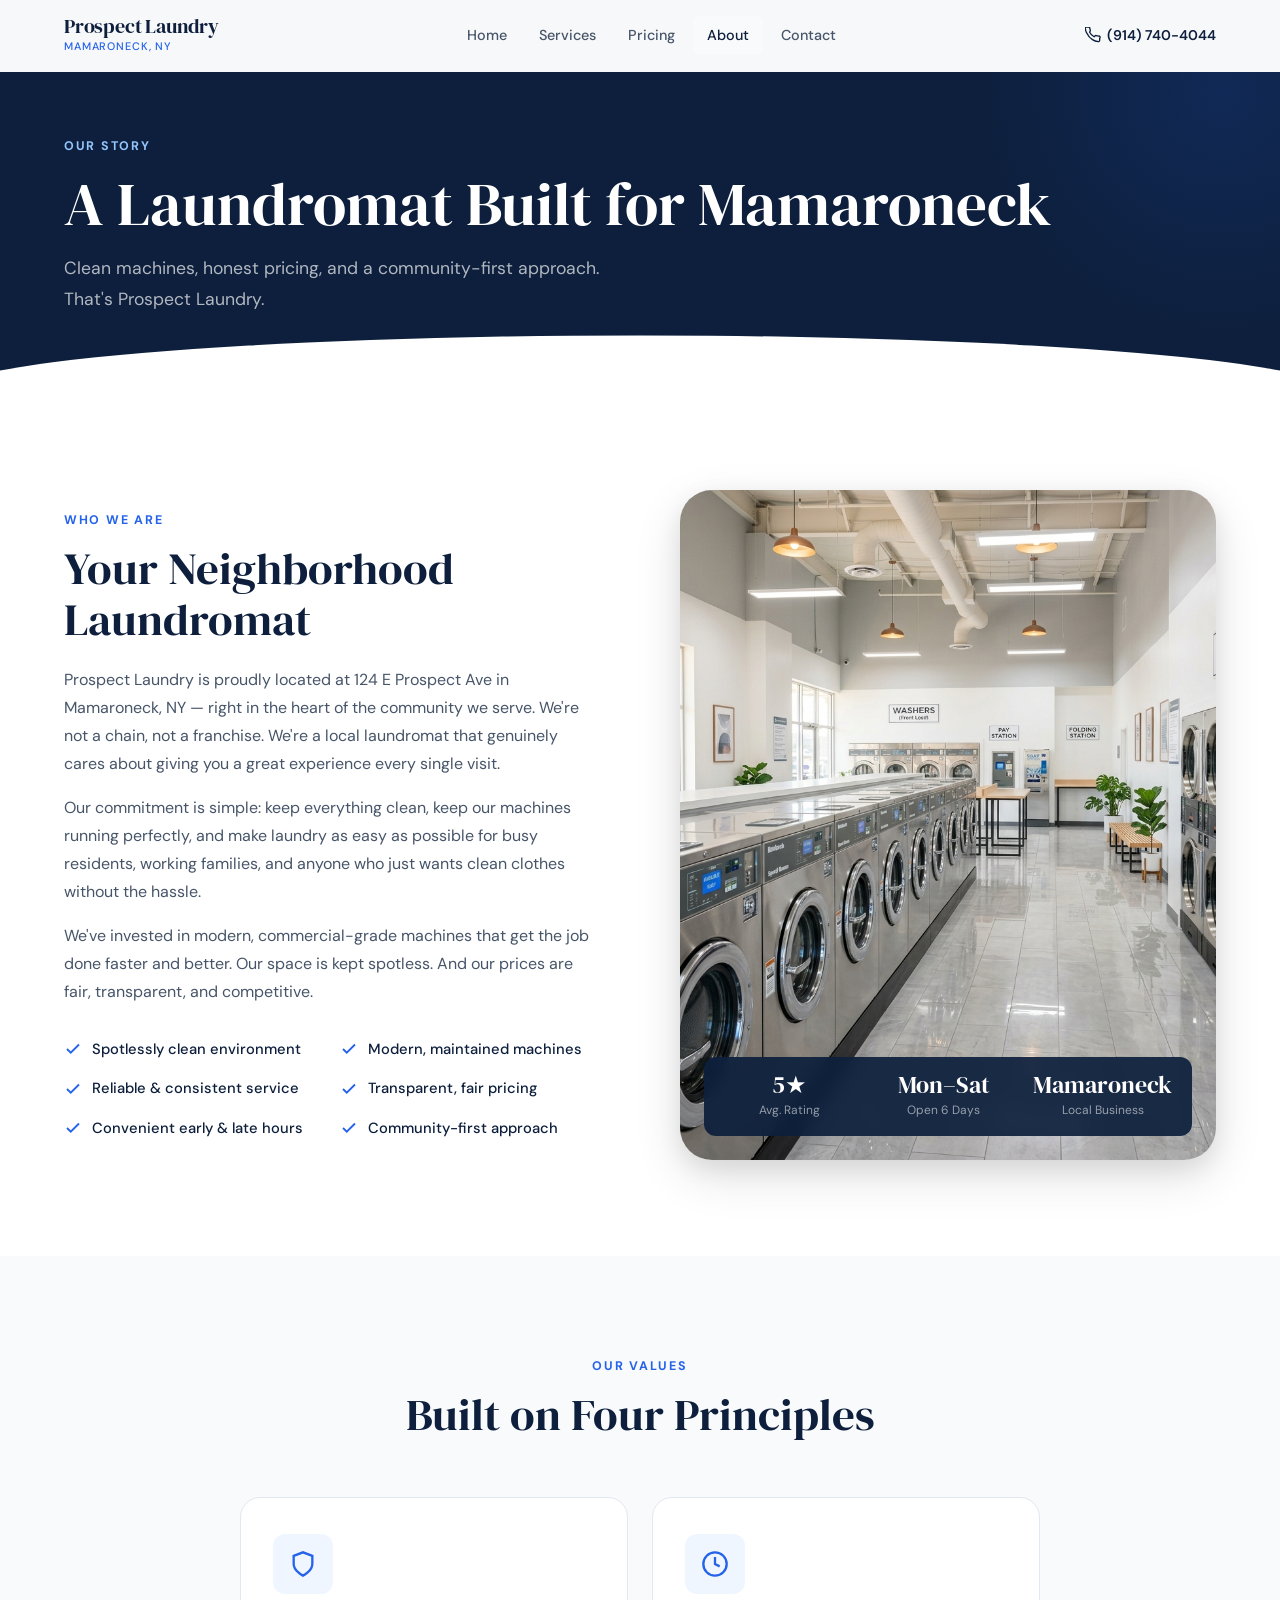
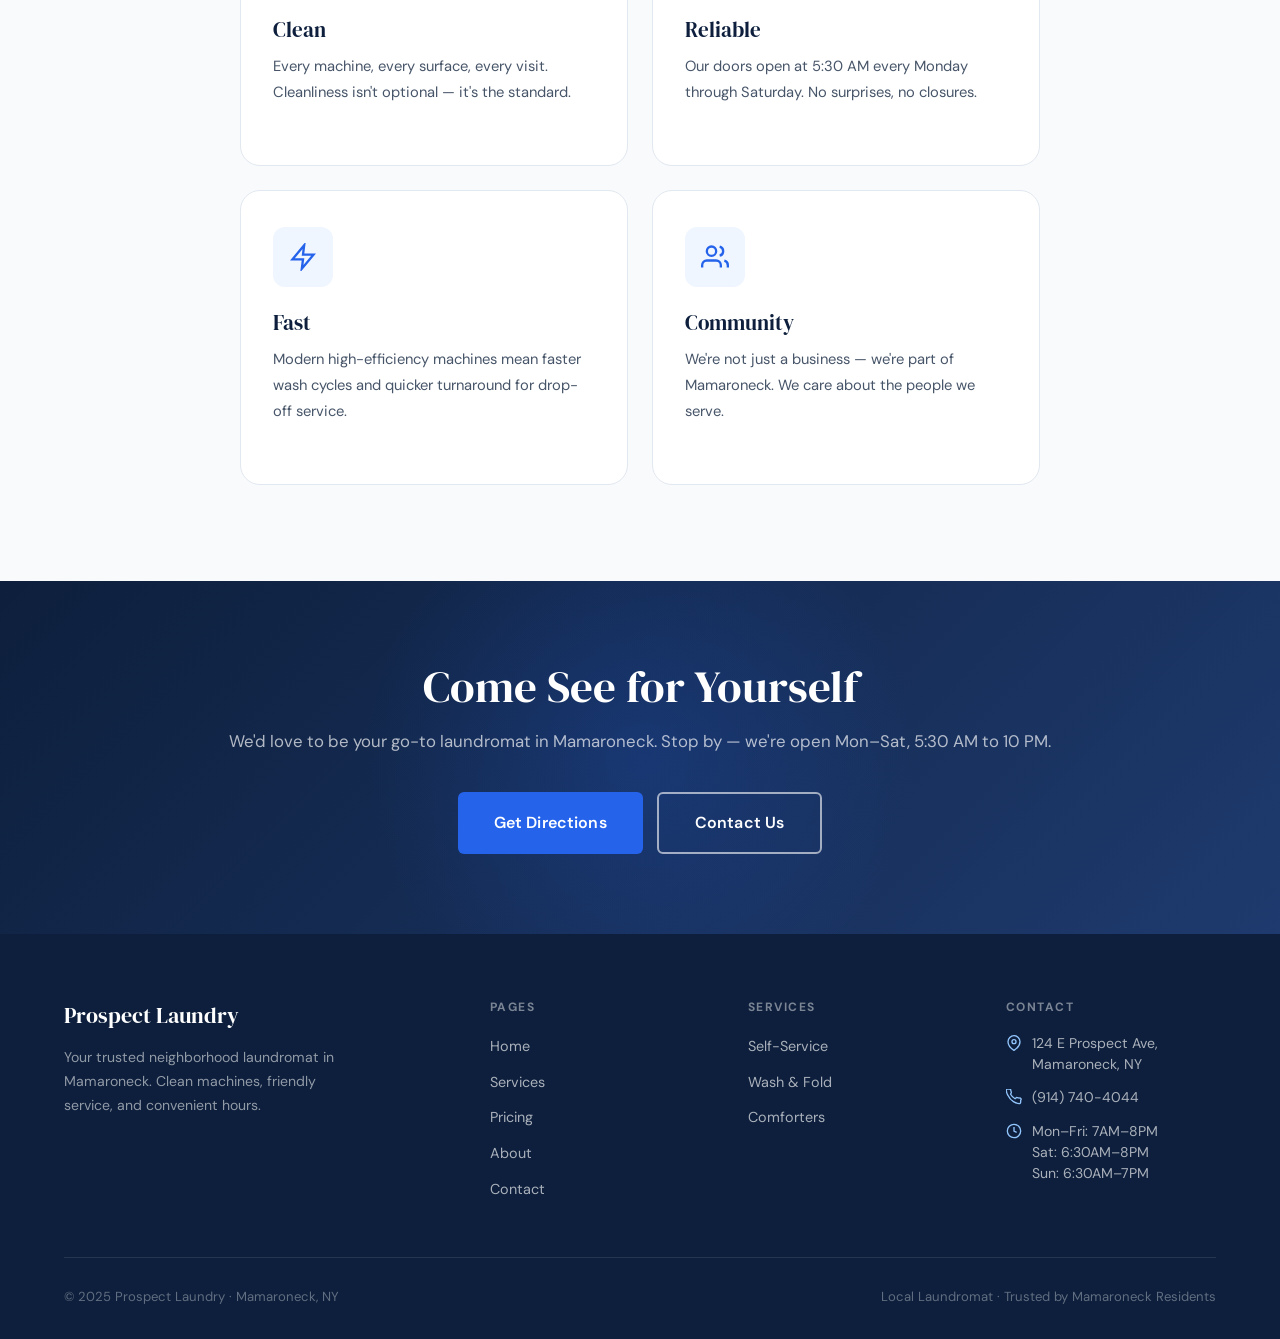
==== about.html @ fbc3f147 "Initial commit - Prospect Laundry Website" ====
<!DOCTYPE html>
<html lang="en">
<head>
  <meta charset="UTF-8">
  <meta name="viewport" content="width=device-width, initial-scale=1.0">
  <title>About Us | Prospect Laundry – Mamaroneck, NY</title>
  <meta name="description" content="Learn about Prospect Laundry, your trusted neighborhood laundromat in Mamaroneck, NY. Reliable, clean, and community-focused since day one.">
  <link rel="stylesheet" href="css/styles.css">
  <link rel="icon" type="image/png" href="assets/images/favicon.png">
</head>
<body>

<a href="#main" class="skip-link" style="position:absolute; left:-10000px; top:auto; width:1px; height:1px; overflow:hidden;">Skip to content</a>

<!-- NAV -->
<header class="nav" id="main-nav">
  <div class="nav-inner">
    <a href="index.html" class="nav-brand">
      <span class="nav-brand-name">Prospect Laundry</span>
      <span class="nav-brand-tagline">Mamaroneck, NY</span>
    </a>
    <nav class="nav-links">
      <a href="index.html">Home</a><a href="services.html">Services</a><a href="pricing.html">Pricing</a>
      <a href="about.html">About</a><a href="contact.html">Contact</a>
    </nav>
    <div class="nav-cta">
      <a href="tel:+19147404044" class="nav-phone">
        <svg viewBox="0 0 24 24" fill="none" stroke="currentColor" stroke-width="2"><path d="M22 16.92v3a2 2 0 01-2.18 2 19.79 19.79 0 01-8.63-3.07A19.5 19.5 0 013.07 9.81 19.79 19.79 0 01.22 1.18 2 2 0 012.18 0h3a2 2 0 012 1.72c.127.96.361 1.903.7 2.81a2 2 0 01-.45 2.11L6.91 7.91a16 16 0 006.72 6.72l1.28-1.27a2 2 0 012.11-.45c.907.339 1.85.573 2.81.7A2 2 0 0122 16.92z"/></svg>
        (914) 740-4044
      </a>
    </div>
    <button class="nav-hamburger" id="hamburger" aria-label="Menu"><span></span><span></span><span></span></button>
  </div>
</header>
<nav class="nav-mobile" id="mobile-menu">
  <a href="index.html">Home</a><a href="services.html">Services</a><a href="pricing.html">Pricing</a>
  <a href="about.html">About</a><a href="contact.html">Contact</a>
  <a href="tel:+19147404044" class="nav-mobile-phone" aria-label="Call (914) 740-4044">📞 (914) 740-4044</a>
</nav>

<main id="main">

<!-- PAGE HERO -->
<section class="page-hero">
  <div class="container page-hero-content">
    <span class="section-label" style="color:#93C5FD;">Our Story</span>
    <h1>A Laundromat Built for Mamaroneck</h1>
    <p>Clean machines, honest pricing, and a community-first approach. That's Prospect Laundry.</p>
  </div>
</section>

<!-- ABOUT STORY -->
<section style="padding: var(--section-pad) 0;">
  <div class="container">
    <div class="about-story">
      <div class="about-story-text fade-up">
        <span class="section-label">Who We Are</span>
        <h2 class="section-title">Your Neighborhood<br>Laundromat</h2>
        <p>Prospect Laundry is proudly located at 124 E Prospect Ave in Mamaroneck, NY — right in the heart of the community we serve. We're not a chain, not a franchise. We're a local laundromat that genuinely cares about giving you a great experience every single visit.</p>
        <p>Our commitment is simple: keep everything clean, keep our machines running perfectly, and make laundry as easy as possible for busy residents, working families, and anyone who just wants clean clothes without the hassle.</p>
        <p>We've invested in modern, commercial-grade machines that get the job done faster and better. Our space is kept spotless. And our prices are fair, transparent, and competitive.</p>
        <div class="about-values">
          <div class="about-value-item">
            <svg viewBox="0 0 24 24" fill="none" stroke="currentColor" stroke-width="2.5"><polyline points="20 6 9 17 4 12"/></svg>
            Spotlessly clean environment
          </div>
          <div class="about-value-item">
            <svg viewBox="0 0 24 24" fill="none" stroke="currentColor" stroke-width="2.5"><polyline points="20 6 9 17 4 12"/></svg>
            Modern, maintained machines
          </div>
          <div class="about-value-item">
            <svg viewBox="0 0 24 24" fill="none" stroke="currentColor" stroke-width="2.5"><polyline points="20 6 9 17 4 12"/></svg>
            Reliable &amp; consistent service
          </div>
          <div class="about-value-item">
            <svg viewBox="0 0 24 24" fill="none" stroke="currentColor" stroke-width="2.5"><polyline points="20 6 9 17 4 12"/></svg>
            Transparent, fair pricing
          </div>
          <div class="about-value-item">
            <svg viewBox="0 0 24 24" fill="none" stroke="currentColor" stroke-width="2.5"><polyline points="20 6 9 17 4 12"/></svg>
            Convenient early &amp; late hours
          </div>
          <div class="about-value-item">
            <svg viewBox="0 0 24 24" fill="none" stroke="currentColor" stroke-width="2.5"><polyline points="20 6 9 17 4 12"/></svg>
            Community-first approach
          </div>
        </div>
      </div>
      <div class="about-img fade-up fade-up-delay-1">
        <img src="assets/images/hero.png" alt="Clean, modern washing machines inside Prospect Laundry in Mamaroneck, NY" loading="lazy" width="800" height="533" decoding="async">
        <div class="about-img-badge">
          <div class="about-img-stat">
            <span class="about-img-stat-num">5★</span>
            <span class="about-img-stat-label">Avg. Rating</span>
          </div>
          <div class="about-img-stat">
            <span class="about-img-stat-num">Mon–Sat</span>
            <span class="about-img-stat-label">Open 6 Days</span>
          </div>
          <div class="about-img-stat">
            <span class="about-img-stat-num">Mamaroneck</span>
            <span class="about-img-stat-label">Local Business</span>
          </div>
        </div>
      </div>
    </div>
  </div>
</section>

<!-- VALUES GRID -->
<section style="background: var(--gray-50); padding: var(--section-pad) 0;">
  <div class="container">
    <div class="text-center fade-up" style="margin-bottom: 56px;">
      <span class="section-label">Our Values</span>
      <h2 class="section-title">Built on Four Principles</h2>
    </div>
    <div style="display: grid; grid-template-columns: repeat(2, 1fr); gap: 24px; max-width: 800px; margin: 0 auto;">
      <div class="service-card fade-up">
        <div class="service-icon">
          <svg viewBox="0 0 24 24" fill="none" stroke="currentColor" stroke-width="2"><path d="M12 22s8-4 8-10V5l-8-3-8 3v7c0 6 8 10 8 10z"/></svg>
        </div>
        <h3>Clean</h3>
        <p>Every machine, every surface, every visit. Cleanliness isn't optional — it's the standard.</p>
      </div>
      <div class="service-card fade-up fade-up-delay-1">
        <div class="service-icon">
          <svg viewBox="0 0 24 24" fill="none" stroke="currentColor" stroke-width="2"><circle cx="12" cy="12" r="10"/><polyline points="12 6 12 12 16 14"/></svg>
        </div>
        <h3>Reliable</h3>
        <p>Our doors open at 5:30 AM every Monday through Saturday. No surprises, no closures.</p>
      </div>
      <div class="service-card fade-up fade-up-delay-2">
        <div class="service-icon">
          <svg viewBox="0 0 24 24" fill="none" stroke="currentColor" stroke-width="2"><path d="M13 2L3 14h9l-1 8 10-12h-9l1-8z"/></svg>
        </div>
        <h3>Fast</h3>
        <p>Modern high-efficiency machines mean faster wash cycles and quicker turnaround for drop-off service.</p>
      </div>
      <div class="service-card fade-up fade-up-delay-3">
        <div class="service-icon">
          <svg viewBox="0 0 24 24" fill="none" stroke="currentColor" stroke-width="2"><path d="M17 21v-2a4 4 0 00-4-4H5a4 4 0 00-4 4v2"/><circle cx="9" cy="7" r="4"/><path d="M23 21v-2a4 4 0 00-3-3.87M16 3.13a4 4 0 010 7.75"/></svg>
        </div>
        <h3>Community</h3>
        <p>We're not just a business — we're part of Mamaroneck. We care about the people we serve.</p>
      </div>
    </div>
  </div>
</section>

<!-- CTA -->
<section class="cta-banner">
  <div class="container" style="position:relative;z-index:2;">
    <h2>Come See for Yourself</h2>
    <p>We'd love to be your go-to laundromat in Mamaroneck. Stop by — we're open Mon–Sat, 5:30 AM to 10 PM.</p>
    <div class="cta-banner-actions">
      <a href="https://maps.google.com/?q=124+E+Prospect+Ave+Mamaroneck+NY" target="_blank" rel="noopener" class="btn btn-primary btn-lg">Get Directions</a>
      <a href="contact.html" class="btn btn-secondary btn-lg">Contact Us</a>
    </div>
  </div>
</section>

</main>

<!-- FOOTER -->
<footer class="footer">
  <div class="container">
    <div class="footer-grid">
      <div>
        <div class="footer-brand-name">Prospect Laundry</div>
        <p class="footer-brand-desc">Your trusted neighborhood laundromat in Mamaroneck. Clean machines, friendly service, and convenient hours.</p>
      </div>
      <div>
        <div class="footer-col-title">Pages</div>
        <ul class="footer-links">
          <li><a href="index.html">Home</a></li><li><a href="services.html">Services</a></li>
          <li><a href="pricing.html">Pricing</a></li><li><a href="about.html">About</a></li>
          <li><a href="contact.html">Contact</a></li>
        </ul>
      </div>
      <div>
        <div class="footer-col-title">Services</div>
        <ul class="footer-links">
          <li><a href="services.html#self-service">Self-Service</a></li>
          <li><a href="services.html#wash-fold">Wash &amp; Fold</a></li>
          <li><a href="services.html#comforters">Comforters</a></li>
        </ul>
      </div>
      <div>
        <div class="footer-col-title">Contact</div>
        <div class="footer-contact-item">
          <svg viewBox="0 0 24 24" fill="none" stroke="currentColor" stroke-width="2"><path d="M21 10c0 7-9 13-9 13s-9-6-9-13a9 9 0 0118 0z"/><circle cx="12" cy="10" r="3"/></svg>
          <a href="https://maps.google.com/?q=124+E+Prospect+Ave+Mamaroneck+NY" target="_blank" rel="noopener">124 E Prospect Ave, Mamaroneck, NY</a>
        </div>
        <div class="footer-contact-item"><svg viewBox="0 0 24 24" fill="none" stroke="currentColor" stroke-width="2"><path d="M22 16.92v3a2 2 0 01-2.18 2 19.79 19.79 0 01-8.63-3.07A19.5 19.5 0 013.07 9.81 19.79 19.79 0 01.22 1.18 2 2 0 012.18 0h3a2 2 0 012 1.72c.127.96.361 1.903.7 2.81a2 2 0 01-.45 2.11L6.91 7.91a16 16 0 006.72 6.72l1.28-1.27a2 2 0 012.11-.45c.907.339 1.85.573 2.81.7A2 2 0 0122 16.92z"/></svg><a href="tel:+19147404044">(914) 740-4044</a></div>
        <div class="footer-contact-item"><svg viewBox="0 0 24 24" fill="none" stroke="currentColor" stroke-width="2"><circle cx="12" cy="12" r="10"/><polyline points="12 6 12 12 16 14"/></svg>Mon–Fri: 7AM–8PM<br>Sat: 6:30AM–8PM<br>Sun: 6:30AM–7PM</div>
      </div>
    </div>
    <div class="footer-bottom">
      <span>© 2025 Prospect Laundry · Mamaroneck, NY</span>
      <span>Local Laundromat · Trusted by Mamaroneck Residents</span>
    </div>
  </div>
</footer>

<script src="js/main.js"></script>
</body>
</html>
---- css/styles.css ----
/* =====================================================
   PROSPECT LAUNDRY — DESIGN SYSTEM
   styles.css
   ===================================================== */

/* ---------- GOOGLE FONTS ---------- */
@import url('https://fonts.googleapis.com/css2?family=DM+Serif+Display:ital@0;1&family=DM+Sans:ital,opsz,wght@0,9..40,300;0,9..40,400;0,9..40,500;0,9..40,600;0,9..40,700;1,9..40,400&display=swap');

/* ---------- CSS VARIABLES ---------- */
:root {
  --navy:         #0D1F3C;
  --navy-light:   #172A50;
  --navy-mid:     #1E3A6E;
  --blue:         #2563EB;
  --blue-light:   #3B82F6;
  --blue-pale:    #EFF6FF;
  --blue-border:  #BFDBFE;
  --white:        #FFFFFF;
  --gray-50:      #F8FAFC;
  --gray-100:     #F1F5F9;
  --gray-200:     #E2E8F0;
  --gray-300:     #CBD5E1;
  --gray-400:     #94A3B8;
  --gray-500:     #64748B;
  --gray-600:     #475569;
  --gray-700:     #334155;
  --gray-800:     #1E293B;
  --text:         #0F172A;
  --gold:         #F59E0B;

  --font-display: 'DM Serif Display', Georgia, serif;
  --font-body:    'DM Sans', system-ui, sans-serif;

  --radius-sm:    6px;
  --radius:       12px;
  --radius-lg:    20px;
  --radius-xl:    32px;

  --shadow-sm:    0 1px 3px rgba(0,0,0,0.08), 0 1px 2px rgba(0,0,0,0.06);
  --shadow:       0 4px 16px rgba(0,0,0,0.08), 0 2px 8px rgba(0,0,0,0.05);
  --shadow-md:    0 8px 24px rgba(0,0,0,0.10), 0 4px 12px rgba(0,0,0,0.06);
  --shadow-lg:    0 16px 48px rgba(0,0,0,0.12), 0 8px 24px rgba(0,0,0,0.08);
  --shadow-navy:  0 8px 32px rgba(13,31,60,0.30);

  --transition:   all 0.25s cubic-bezier(0.4, 0, 0.2, 1);
  --transition-slow: all 0.45s cubic-bezier(0.4, 0, 0.2, 1);

  --nav-height:   72px;
  --max-width:    1200px;
  --section-pad:  96px;
}

/* ---------- RESET ---------- */
*, *::before, *::after { box-sizing: border-box; margin: 0; padding: 0; }

html {
  scroll-behavior: smooth;
  -webkit-text-size-adjust: 100%;
}

body {
  font-family: var(--font-body);
  color: var(--text);
  background: var(--white);
  line-height: 1.6;
  font-size: 16px;
  -webkit-font-smoothing: antialiased;
  overflow-x: hidden;
}

img {
  max-width: 100%;
  height: auto;
  display: block;
}

a { color: inherit; text-decoration: none; }
ul { list-style: none; }

.skip-link:focus {
  position: static !important;
  width: auto !important;
  height: auto !important;
  padding: 10px 15px;
  background: var(--blue);
  color: var(--white);
  z-index: 9999;
  display: inline-block;
}

/* ---------- TYPOGRAPHY ---------- */
h1, h2, h3 { font-family: var(--font-display); line-height: 1.15; font-weight: 400; }
h4, h5, h6 { font-family: var(--font-body); font-weight: 600; }

h1 { font-size: clamp(2.4rem, 5vw, 3.8rem); }
h2 { font-size: clamp(1.9rem, 3.5vw, 2.8rem); }
h3 { font-size: clamp(1.4rem, 2.5vw, 1.9rem); }
h4 { font-size: 1.1rem; }

p { color: var(--gray-600); line-height: 1.75; }

.section-label {
  display: inline-block;
  font-family: var(--font-body);
  font-size: 0.78rem;
  font-weight: 700;
  letter-spacing: 0.14em;
  text-transform: uppercase;
  color: var(--blue);
  margin-bottom: 12px;
}

.section-title { color: var(--navy); }
.section-subtitle { color: var(--gray-500); font-size: 1.1rem; max-width: 560px; margin: 0 auto; }

/* ---------- LAYOUT ---------- */
.container {
  max-width: var(--max-width);
  margin: 0 auto;
  padding: 0 24px;
}

section { padding: var(--section-pad) 0; }

.text-center { text-align: center; }

/* ---------- NAVIGATION ---------- */
.nav {
  position: fixed;
  top: 0;
  left: 0;
  right: 0;
  z-index: 1000;
  background: rgba(255,255,255,0.97);
  backdrop-filter: blur(12px);
  -webkit-backdrop-filter: blur(12px);
  border-bottom: 1px solid transparent;
  transition: var(--transition);
  height: var(--nav-height);
}

.nav.scrolled {
  border-bottom-color: var(--gray-200);
  box-shadow: var(--shadow);
}

.nav-inner {
  max-width: var(--max-width);
  margin: 0 auto;
  padding: 0 24px;
  height: 100%;
  display: flex;
  align-items: center;
  justify-content: space-between;
  gap: 24px;
}

.nav-brand {
  display: flex;
  flex-direction: column;
  text-decoration: none;
}

.nav-brand-name {
  font-family: var(--font-display);
  font-size: 1.25rem;
  color: var(--navy);
  line-height: 1;
  letter-spacing: -0.01em;
}

.nav-brand-tagline {
  font-size: 0.68rem;
  font-weight: 500;
  letter-spacing: 0.08em;
  color: var(--blue);
  text-transform: uppercase;
  margin-top: 2px;
}

.nav-links {
  display: flex;
  align-items: center;
  gap: 4px;
}

.nav-links a {
  padding: 8px 14px;
  border-radius: var(--radius-sm);
  font-size: 0.9rem;
  font-weight: 500;
  color: var(--gray-600);
  transition: var(--transition);
}

.nav-links a:hover,
.nav-links a.active {
  color: var(--navy);
  background: var(--gray-50);
}

.nav-cta {
  display: flex;
  align-items: center;
  gap: 12px;
  flex-shrink: 0;
}

.nav-phone {
  font-size: 0.88rem;
  font-weight: 600;
  color: var(--navy);
  display: flex;
  align-items: center;
  gap: 6px;
  transition: var(--transition);
}

.nav-phone:hover { color: var(--blue); }
.nav-phone svg { width: 16px; height: 16px; flex-shrink: 0; }

/* Hamburger */
.nav-hamburger {
  display: none;
  flex-direction: column;
  gap: 5px;
  cursor: pointer;
  padding: 6px;
  background: none;
  border: none;
  outline: none;
}

.nav-hamburger span {
  width: 24px;
  height: 2px;
  background: var(--navy);
  border-radius: 2px;
  transition: var(--transition);
  display: block;
}

.nav-hamburger.open span:nth-child(1) { transform: translateY(7px) rotate(45deg); }
.nav-hamburger.open span:nth-child(2) { opacity: 0; }
.nav-hamburger.open span:nth-child(3) { transform: translateY(-7px) rotate(-45deg); }

.nav-mobile {
  display: none;
  position: fixed;
  top: var(--nav-height);
  left: 0;
  right: 0;
  background: var(--white);
  border-bottom: 1px solid var(--gray-200);
  box-shadow: var(--shadow-md);
  z-index: 999;
  padding: 16px 24px 24px;
  flex-direction: column;
  gap: 4px;
}

.nav-mobile.open { display: flex; }

.nav-mobile a {
  padding: 12px 16px;
  border-radius: var(--radius-sm);
  font-size: 1rem;
  font-weight: 500;
  color: var(--gray-700);
  transition: var(--transition);
  display: block;
}

.nav-mobile a:hover,
.nav-mobile a.active {
  color: var(--navy);
  background: var(--gray-50);
}

.nav-mobile-phone {
  margin-top: 12px;
  padding: 14px 16px;
  background: var(--blue-pale);
  border-radius: var(--radius-sm);
  font-weight: 700;
  color: var(--blue) !important;
  font-size: 1.05rem !important;
  text-align: center;
}

/* ---------- BUTTONS ---------- */
.btn {
  display: inline-flex;
  align-items: center;
  justify-content: center;
  gap: 8px;
  padding: 14px 28px;
  border-radius: var(--radius-sm);
  font-family: var(--font-body);
  font-size: 0.95rem;
  font-weight: 600;
  cursor: pointer;
  border: none;
  outline: none;
  transition: var(--transition);
  text-decoration: none;
  white-space: nowrap;
  letter-spacing: 0.01em;
}

.btn-primary {
  background: var(--blue);
  color: var(--white);
}

.btn-primary:hover {
  background: #1D4ED8;
  transform: translateY(-1px);
  box-shadow: 0 6px 20px rgba(37,99,235,0.35);
}

.btn-secondary {
  background: transparent;
  color: var(--white);
  border: 2px solid rgba(255,255,255,0.60);
}

.btn-secondary:hover {
  background: rgba(255,255,255,0.12);
  border-color: rgba(255,255,255,0.90);
  transform: translateY(-1px);
}

.btn-outline {
  background: transparent;
  color: var(--blue);
  border: 2px solid var(--blue-border);
}

.btn-outline:hover {
  background: var(--blue-pale);
  border-color: var(--blue);
  transform: translateY(-1px);
}

.btn-dark {
  background: var(--navy);
  color: var(--white);
}

.btn-dark:hover {
  background: var(--navy-light);
  transform: translateY(-1px);
  box-shadow: var(--shadow-navy);
}

.btn-lg {
  padding: 16px 36px;
  font-size: 1rem;
}

.btn svg {
  width: 18px;
  height: 18px;
  flex-shrink: 0;
}

/* ---------- HERO (shared base) ---------- */
.hero {
  position: relative;
  height: 100vh;
  height: 100svh;
  display: flex;
  flex-direction: column;
  justify-content: center;
  background: var(--navy);
  overflow: hidden;
}

.hero-bg {
  position: absolute;
  inset: 0;
  background-size: cover;
  background-position: center;
  opacity: 0.22;
}

.hero-overlay {
  position: absolute;
  inset: 0;
  background: linear-gradient(135deg, rgba(13,31,60,0.98) 0%, rgba(13,31,60,0.85) 50%, rgba(13,31,60,0.65) 100%);
}

.hero-content {
  position: relative;
  z-index: 2;
  max-width: var(--max-width);
  margin: 0 auto;
  padding: 40px 24px;
  width: 100%;
  text-align: center;
}

.hero-badge {
  display: inline-flex;
  align-items: center;
  gap: 8px;
  background: rgba(59,130,246,0.18);
  border: 1px solid rgba(59,130,246,0.35);
  color: #93C5FD;
  font-size: 0.8rem;
  font-weight: 600;
  letter-spacing: 0.08em;
  text-transform: uppercase;
  padding: 6px 16px;
  border-radius: 100px;
  margin-bottom: 28px;
}

.hero h1 {
  color: var(--white);
  max-width: 800px;
  margin: 0 auto 20px;
  text-align: center;
}

.hero h1 em {
  font-style: italic;
  color: #93C5FD;
}

.hero-sub {
  color: rgba(255,255,255,0.72);
  font-size: 1.15rem;
  max-width: 600px;
  margin: 0 auto 40px;
  line-height: 1.7;
  text-align: center;
}

.hero-actions {
  display: flex;
  flex-wrap: wrap;
  gap: 14px;
  align-items: center;
  justify-content: center;
}

.hero-stats {
  margin-top: 40px;
  display: flex;
  gap: 48px;
  flex-wrap: wrap;
  justify-content: center;
}

.hero-stat-item { opacity: 0.85; }

.hero-stat-num {
  display: block;
  font-family: var(--font-display);
  font-size: 2rem;
  color: var(--white);
  line-height: 1;
}

.hero-stat-label {
  display: block;
  font-size: 0.82rem;
  color: rgba(255,255,255,0.55);
  margin-top: 4px;
  font-weight: 500;
}

/* Hero bottom wave */
.hero::after {
  content: '';
  position: absolute;
  bottom: -1px;
  left: 0;
  right: 0;
  height: 80px;
  background: var(--white);
  clip-path: ellipse(60% 100% at 50% 100%);
}

.hero.gray-after::after { background: var(--gray-50); }

/* ---------- PAGE HERO (inner pages) ---------- */
.page-hero {
  background: var(--navy);
  padding: calc(var(--nav-height) + 60px) 0 80px;
  position: relative;
  overflow: hidden;
}

.page-hero::before {
  content: '';
  position: absolute;
  top: -40%;
  right: -15%;
  width: 500px;
  height: 500px;
  background: radial-gradient(circle, rgba(37,99,235,0.15) 0%, transparent 70%);
  pointer-events: none;
}

.page-hero::after {
  content: '';
  position: absolute;
  bottom: -1px;
  left: 0;
  right: 0;
  height: 60px;
  clip-path: ellipse(55% 100% at 50% 100%);
  background: var(--white);
}

.page-hero.on-gray::after { background: var(--gray-50); }

.page-hero-content { position: relative; z-index: 2; }

.page-hero h1 { color: var(--white); margin-bottom: 14px; }
.page-hero p { color: rgba(255,255,255,0.68); font-size: 1.1rem; max-width: 560px; }

/* ---------- TRUST BAR ---------- */
.trust-bar {
  background: var(--white);
  padding: 48px 0;
}

.trust-grid {
  display: grid;
  grid-template-columns: repeat(3, 1fr);
  gap: 32px;
}

.trust-item {
  display: flex;
  align-items: flex-start;
  gap: 16px;
}

.trust-icon {
  width: 52px;
  height: 52px;
  background: var(--blue-pale);
  border-radius: var(--radius);
  display: flex;
  align-items: center;
  justify-content: center;
  flex-shrink: 0;
  color: var(--blue);
}

.trust-icon svg { width: 24px; height: 24px; }

.trust-item-title {
  font-weight: 600;
  color: var(--navy);
  font-size: 0.95rem;
  margin-bottom: 4px;
}

.trust-item-desc {
  font-size: 0.88rem;
  color: var(--gray-500);
  line-height: 1.5;
}

/* ---------- CARDS ---------- */
.card {
  background: var(--white);
  border-radius: var(--radius-lg);
  box-shadow: var(--shadow);
  transition: var(--transition);
  overflow: hidden;
}

.card:hover {
  transform: translateY(-4px);
  box-shadow: var(--shadow-lg);
}

.card-body { padding: 32px; }

/* ---------- SERVICE CARDS ---------- */
.services-grid {
  display: grid;
  grid-template-columns: repeat(3, 1fr);
  gap: 28px;
}

.service-card {
  background: var(--white);
  border: 1px solid var(--gray-200);
  border-radius: var(--radius-lg);
  padding: 36px 32px;
  transition: var(--transition);
  position: relative;
  overflow: hidden;
}

.service-card::before {
  content: '';
  position: absolute;
  top: 0;
  left: 0;
  right: 0;
  height: 4px;
  background: linear-gradient(90deg, var(--blue), var(--blue-light));
  opacity: 0;
  transition: var(--transition);
}

.service-card:hover {
  border-color: var(--blue-border);
  transform: translateY(-4px);
  box-shadow: var(--shadow-md);
}

.service-card:hover::before { opacity: 1; }

.service-icon {
  width: 60px;
  height: 60px;
  background: var(--blue-pale);
  border-radius: var(--radius);
  display: flex;
  align-items: center;
  justify-content: center;
  margin-bottom: 24px;
  color: var(--blue);
  transition: var(--transition);
}

.service-card:hover .service-icon {
  background: var(--blue);
  color: var(--white);
}

.service-icon svg { width: 28px; height: 28px; }

.service-card h3 {
  color: var(--navy);
  margin-bottom: 12px;
  font-size: 1.3rem;
}

.service-card p {
  font-size: 0.92rem;
  margin-bottom: 24px;
}

.service-card-link {
  font-size: 0.88rem;
  font-weight: 600;
  color: var(--blue);
  display: inline-flex;
  align-items: center;
  gap: 6px;
  transition: var(--transition);
}

.service-card-link:hover { gap: 10px; }
.service-card-link svg { width: 16px; height: 16px; }

/* ---------- REVIEWS CAROUSEL ---------- */
.reviews-section { background: var(--gray-50); overflow: hidden; }

.carousel-wrap { position: relative; }

.carousel {
  display: flex;
  gap: 24px;
  overflow: hidden;
}

.carousel-track {
  display: flex;
  gap: 24px;
  transition: transform 0.5s cubic-bezier(0.4, 0, 0.2, 1);
  will-change: transform;
}

.review-card {
  flex: 0 0 calc(50% - 12px);
  background: var(--white);
  border-radius: var(--radius-lg);
  padding: 32px;
  box-shadow: var(--shadow);
  border: 1px solid var(--gray-100);
  display: flex;
  flex-direction: column;
  gap: 16px;
  min-height: 240px; /* Fixed height for symmetry */
}

.review-quote {
  font-size: 0.95rem;
  color: var(--gray-700);
  line-height: 1.6;
  flex: 1;
  font-style: italic;
  display: -webkit-box;
  -webkit-line-clamp: 3;
  line-clamp: 3;
  -webkit-box-orient: vertical;
  overflow: hidden;
}

.review-stars {
  display: flex;
  gap: 4px;
  color: var(--gold);
}

.review-stars svg { width: 18px; height: 18px; }

.review-quote {
  font-size: 0.97rem;
  color: var(--gray-700);
  line-height: 1.7;
  flex: 1;
  font-style: italic;
}

.review-author {
  display: flex;
  align-items: center;
  gap: 12px;
}

.review-avatar {
  width: 40px;
  height: 40px;
  background: var(--blue-pale);
  border-radius: 50%;
  display: flex;
  align-items: center;
  justify-content: center;
  font-family: var(--font-display);
  font-size: 1.1rem;
  color: var(--blue);
  font-weight: 400;
}

.review-name {
  font-weight: 600;
  font-size: 0.9rem;
  color: var(--navy);
}

.review-location {
  font-size: 0.8rem;
  color: var(--gray-400);
}

.carousel-controls {
  display: flex;
  align-items: center;
  justify-content: center;
  gap: 12px;
  margin-top: 36px;
}

.carousel-btn {
  width: 44px;
  height: 44px;
  border-radius: 50%;
  background: var(--white);
  border: 2px solid var(--gray-200);
  display: flex;
  align-items: center;
  justify-content: center;
  cursor: pointer;
  transition: var(--transition);
  color: var(--navy);
}

.carousel-btn:hover {
  background: var(--navy);
  border-color: var(--navy);
  color: var(--white);
}

.carousel-btn svg { width: 18px; height: 18px; }

.carousel-dots {
  display: flex;
  gap: 8px;
}

.carousel-dot {
  width: 8px;
  height: 8px;
  border-radius: 50%;
  background: var(--gray-300);
  cursor: pointer;
  transition: var(--transition);
  border: none;
  outline: none;
}

.carousel-dot.active {
  background: var(--blue);
  width: 24px;
  border-radius: 4px;
}

/* ---------- REVIEWS GRID PAGE ---------- */
.reviews-grid {
  display: grid;
  grid-template-columns: repeat(3, 1fr);
  gap: 24px;
}

.review-card-grid {
  background: var(--white);
  border: 1px solid var(--gray-100);
  border-radius: var(--radius-lg);
  padding: 32px;
  box-shadow: var(--shadow-sm);
  display: flex;
  flex-direction: column;
  gap: 16px;
  transition: var(--transition);
}

.review-card-grid:hover {
  transform: translateY(-3px);
  box-shadow: var(--shadow-md);
  border-color: var(--blue-border);
}

/* ---------- QUICK INFO BAR ---------- */
.info-bar {
  background: var(--navy);
  padding: 40px 0;
}

.info-bar-grid {
  display: grid;
  grid-template-columns: repeat(3, 1fr);
  gap: 32px;
  align-items: flex-start;
}

.info-bar-item {
  display: flex;
  align-items: flex-start;
  gap: 16px;
}

.info-bar-icon {
  width: 44px;
  height: 44px;
  background: rgba(255,255,255,0.1);
  border-radius: var(--radius-sm);
  display: flex;
  align-items: center;
  justify-content: center;
  flex-shrink: 0;
  color: #93C5FD;
}

.info-bar-icon svg { width: 20px; height: 20px; }

.info-bar-label {
  font-size: 0.75rem;
  font-weight: 700;
  letter-spacing: 0.1em;
  text-transform: uppercase;
  color: rgba(255,255,255,0.45);
  margin-bottom: 4px;
}

.info-bar-value {
  font-size: 0.95rem;
  font-weight: 600;
  color: var(--white);
  line-height: 1.5;
}

.info-bar-value a {
  color: var(--white);
  transition: var(--transition);
}

.info-bar-value a:hover { color: #93C5FD; }

/* ---------- CTA BANNER ---------- */
.cta-banner {
  background: linear-gradient(135deg, var(--navy) 0%, var(--navy-mid) 100%);
  padding: 80px 0;
  position: relative;
  overflow: hidden;
  text-align: center;
}

.cta-banner::before {
  content: '';
  position: absolute;
  top: 50%;
  left: 50%;
  transform: translate(-50%,-50%);
  width: 600px;
  height: 600px;
  background: radial-gradient(circle, rgba(37,99,235,0.20) 0%, transparent 65%);
  pointer-events: none;
}

.cta-banner h2 { color: var(--white); margin-bottom: 14px; }
.cta-banner p  { color: rgba(255,255,255,0.68); margin-bottom: 36px; font-size: 1.05rem; }

.cta-banner-actions {
  display: flex;
  gap: 14px;
  justify-content: center;
  flex-wrap: wrap;
  position: relative;
  z-index: 2;
}

/* ---------- PRICING ---------- */
.pricing-hero-badge {
  display: inline-flex;
  align-items: center;
  gap: 8px;
  background: var(--blue-pale);
  color: var(--blue);
  font-size: 0.82rem;
  font-weight: 700;
  letter-spacing: 0.1em;
  text-transform: uppercase;
  padding: 8px 18px;
  border-radius: 100px;
  margin-bottom: 24px;
  border: 1px solid var(--blue-border);
}

.pricing-section { background: var(--gray-50); }

.pricing-group {
  margin-bottom: 72px;
}

.pricing-group:last-child { margin-bottom: 0; }

.pricing-group-header {
  display: flex;
  align-items: center;
  gap: 16px;
  margin-bottom: 32px;
  padding-bottom: 20px;
  border-bottom: 2px solid var(--gray-200);
}

.pricing-group-icon {
  width: 52px;
  height: 52px;
  background: var(--blue-pale);
  border-radius: var(--radius);
  display: flex;
  align-items: center;
  justify-content: center;
  color: var(--blue);
  flex-shrink: 0;
}

.pricing-group-icon svg { width: 24px; height: 24px; }

.pricing-group-title {
  font-family: var(--font-display);
  font-size: 1.6rem;
  color: var(--navy);
}

.pricing-group-subtitle {
  font-size: 0.88rem;
  color: var(--gray-500);
  margin-top: 2px;
}

/* Drop-off pricing */
.dropoff-card {
  background: var(--white);
  border-radius: var(--radius-lg);
  box-shadow: var(--shadow);
  overflow: hidden;
  border: 1px solid var(--gray-200);
}

.dropoff-card-header {
  background: linear-gradient(135deg, var(--navy) 0%, var(--navy-mid) 100%);
  padding: 40px;
  text-align: center;
  color: var(--white);
}

.dropoff-card-header h3 {
  font-size: 1.4rem;
  color: var(--white);
  margin-bottom: 8px;
}

.dropoff-price {
  display: flex;
  align-items: baseline;
  justify-content: center;
  gap: 4px;
  margin-top: 16px;
}

.price-currency {
  font-size: 1.5rem;
  font-weight: 700;
  color: #93C5FD;
  align-self: flex-start;
  margin-top: 8px;
}

.price-amount {
  font-family: var(--font-display);
  font-size: 4rem;
  color: var(--white);
  line-height: 1;
}

.price-period {
  font-size: 1rem;
  color: rgba(255,255,255,0.6);
  align-self: flex-end;
  margin-bottom: 6px;
}

.dropoff-card-body {
  padding: 40px;
}

.pricing-row {
  display: flex;
  align-items: center;
  justify-content: space-between;
  padding: 16px 0;
  border-bottom: 1px solid var(--gray-100);
}

.pricing-row:last-child { border-bottom: none; }

.pricing-row-label {
  font-weight: 600;
  color: var(--gray-700);
}

.pricing-row-price {
  font-family: var(--font-display);
  font-size: 1.5rem;
  color: var(--navy);
}

.pricing-note {
  margin-top: 20px;
  padding: 16px 20px;
  background: var(--blue-pale);
  border-radius: var(--radius-sm);
  border-left: 4px solid var(--blue);
  font-size: 0.88rem;
  color: var(--gray-600);
  line-height: 1.6;
}

/* Comforter cards */
.comforter-grid {
  display: grid;
  grid-template-columns: repeat(4, 1fr);
  gap: 20px;
}

.comforter-card {
  background: var(--white);
  border-radius: var(--radius-lg);
  padding: 32px 24px;
  text-align: center;
  box-shadow: var(--shadow);
  border: 2px solid var(--gray-200);
  transition: var(--transition);
  cursor: default;
}

.comforter-card:hover {
  border-color: var(--blue);
  transform: translateY(-4px);
  box-shadow: var(--shadow-md);
}

.comforter-size {
  font-size: 0.8rem;
  font-weight: 700;
  letter-spacing: 0.12em;
  text-transform: uppercase;
  color: var(--blue);
  margin-bottom: 12px;
}

.comforter-icon {
  font-size: 2.5rem;
  margin-bottom: 16px;
}

.comforter-name {
  font-family: var(--font-display);
  font-size: 1.15rem;
  color: var(--navy);
  margin-bottom: 12px;
}

.comforter-price {
  font-family: var(--font-display);
  font-size: 2.4rem;
  color: var(--navy);
  line-height: 1;
}

.comforter-price sup {
  font-size: 1rem;
  font-family: var(--font-body);
  font-weight: 700;
  vertical-align: top;
  margin-top: 8px;
  display: inline-block;
  color: var(--blue);
}

/* ---------- ABOUT ---------- */
.about-story {
  display: grid;
  grid-template-columns: 1fr 1fr;
  gap: 80px;
  align-items: center;
}

.about-story-text .section-label { display: block; }

.about-story-text h2 { margin-bottom: 20px; }
.about-story-text p  { margin-bottom: 16px; }

.about-values {
  display: grid;
  grid-template-columns: repeat(2, 1fr);
  gap: 16px;
  margin-top: 32px;
}

.about-value-item {
  display: flex;
  align-items: center;
  gap: 10px;
  font-weight: 500;
  color: var(--navy);
  font-size: 0.92rem;
}

.about-value-item svg {
  width: 18px;
  height: 18px;
  color: var(--blue);
  flex-shrink: 0;
}

.about-img {
  border-radius: var(--radius-xl);
  overflow: hidden;
  aspect-ratio: 4/5;
  position: relative;
  box-shadow: var(--shadow-lg);
}

.about-img img {
  width: 100%;
  height: 100%;
  object-fit: cover;
}

.about-img-badge {
  position: absolute;
  bottom: 24px;
  left: 24px;
  right: 24px;
  background: rgba(13,31,60,0.92);
  backdrop-filter: blur(8px);
  border-radius: var(--radius);
  padding: 16px 20px;
  display: flex;
  gap: 24px;
}

.about-img-stat { text-align: center; flex: 1; }
.about-img-stat-num {
  font-family: var(--font-display);
  font-size: 1.5rem;
  color: var(--white);
  display: block;
  line-height: 1;
}
.about-img-stat-label {
  font-size: 0.75rem;
  color: rgba(255,255,255,0.55);
  display: block;
  margin-top: 4px;
}

/* ---------- CONTACT PAGE ---------- */
.contact-grid {
  display: grid;
  grid-template-columns: 1fr 1.6fr;
  gap: 48px;
  align-items: start;
}

.contact-info-card {
  background: var(--white);
  border-radius: var(--radius-lg);
  padding: 40px;
  box-shadow: var(--shadow);
  border: 1px solid var(--gray-200);
}

.contact-info-card h2 {
  font-size: 1.9rem;
  color: var(--navy);
  margin-bottom: 8px;
}

.contact-info-card > p {
  font-size: 0.92rem;
  margin-bottom: 32px;
}

.contact-info-list { display: flex; flex-direction: column; gap: 24px; }

.contact-info-item {
  display: flex;
  align-items: flex-start;
  gap: 16px;
  padding-bottom: 24px;
  border-bottom: 1px solid var(--gray-100);
}

.contact-info-item:last-child { border-bottom: none; padding-bottom: 0; }

.contact-info-icon {
  width: 44px;
  height: 44px;
  background: var(--blue-pale);
  border-radius: var(--radius-sm);
  display: flex;
  align-items: center;
  justify-content: center;
  flex-shrink: 0;
  color: var(--blue);
}

.contact-info-icon svg { width: 20px; height: 20px; }

.contact-info-label {
  font-size: 0.75rem;
  font-weight: 700;
  letter-spacing: 0.1em;
  text-transform: uppercase;
  color: var(--gray-400);
  margin-bottom: 4px;
}

.contact-info-value {
  font-weight: 600;
  color: var(--navy);
  font-size: 0.97rem;
  line-height: 1.6;
}

.contact-info-value a {
  color: var(--blue);
  transition: var(--transition);
}

.contact-info-value a:hover { color: #1D4ED8; }

.contact-map {
  border-radius: var(--radius-lg);
  overflow: hidden;
  box-shadow: var(--shadow-md);
  border: 1px solid var(--gray-200);
}

.contact-map iframe {
  width: 100%;
  height: 480px;
  border: none;
  display: block;
}

.contact-cta-bar {
  margin-top: 24px;
  display: flex;
  gap: 12px;
  flex-wrap: wrap;
}

/* ---------- HOURS TABLE ---------- */
.hours-table { width: 100%; }
.hours-row {
  display: flex;
  justify-content: space-between;
  align-items: center;
  padding: 8px 0;
  border-bottom: 1px solid var(--gray-100);
  font-size: 0.9rem;
}
.hours-row:last-child { border-bottom: none; }
.hours-day { color: var(--gray-600); font-weight: 500; }
.hours-time { color: var(--navy); font-weight: 600; }
.hours-closed { color: var(--gray-400); font-weight: 500; }

/* ---------- SERVICES DETAIL ---------- */
.service-detail {
  display: grid;
  grid-template-columns: 1fr 1fr;
  gap: 80px;
  align-items: center;
  padding: 72px 0;
  border-bottom: 1px solid var(--gray-100);
}

.service-detail:last-child { border-bottom: none; }
.service-detail.reverse { direction: rtl; }
.service-detail.reverse > * { direction: ltr; }

.service-detail-img {
  border-radius: var(--radius-xl);
  overflow: hidden;
  aspect-ratio: 4/3;
  background: var(--gray-100);
  position: relative;
}

.service-detail-img img {
  width: 100%;
  height: 100%;
  object-fit: cover;
}

.service-detail-placeholder {
  width: 100%;
  height: 100%;
  display: flex;
  flex-direction: column;
  align-items: center;
  justify-content: center;
  background: linear-gradient(135deg, var(--blue-pale) 0%, #DBEAFE 100%);
  gap: 16px;
}

.service-detail-placeholder svg { width: 64px; height: 64px; color: var(--blue); }
.service-detail-placeholder span { font-family: var(--font-display); font-size: 1.2rem; color: var(--navy); }

.service-detail-text .section-label { display: block; }
.service-detail-text h2 { margin-bottom: 16px; }
.service-detail-text p { margin-bottom: 24px; }

.service-benefits { display: flex; flex-direction: column; gap: 12px; margin-bottom: 32px; }

.service-benefit {
  display: flex;
  align-items: center;
  gap: 12px;
  font-size: 0.92rem;
  color: var(--gray-700);
  font-weight: 500;
}

.service-benefit svg {
  width: 18px;
  height: 18px;
  color: var(--blue);
  flex-shrink: 0;
}

/* ---------- FOOTER ---------- */
.footer {
  background: var(--navy);
  padding: 64px 0 32px;
 color: rgba(255,255,255,0.70);
}

.footer-grid {
  display: grid;
  grid-template-columns: 1.8fr 1fr 1fr 1fr;
  gap: 48px;
  margin-bottom: 56px;
}

.footer-brand-name {
  font-family: var(--font-display);
  font-size: 1.4rem;
  color: var(--white);
  margin-bottom: 12px;
}

.footer-brand-desc {
  font-size: 0.88rem;
  line-height: 1.7;
  color: rgba(255,255,255,0.55);
  max-width: 280px;
  margin-bottom: 24px;
}

.footer-col-title {
  font-size: 0.75rem;
  font-weight: 700;
  letter-spacing: 0.12em;
  text-transform: uppercase;
  color: rgba(255,255,255,0.45);
  margin-bottom: 16px;
}

.footer-links { display: flex; flex-direction: column; gap: 10px; }

.footer-links a {
  font-size: 0.9rem;
  color: rgba(255,255,255,0.65);
  transition: var(--transition);
}

.footer-links a:hover { color: var(--white); }

.footer-contact-item {
  display: flex;
  align-items: flex-start;
  gap: 10px;
  font-size: 0.88rem;
  color: rgba(255,255,255,0.65);
  margin-bottom: 12px;
  line-height: 1.5;
}

.footer-contact-item svg {
  width: 16px;
  height: 16px;
  flex-shrink: 0;
  margin-top: 2px;
  color: #93C5FD;
}

.footer-contact-item a {
  color: rgba(255,255,255,0.65);
  transition: var(--transition);
}
.footer-contact-item a:hover { color: var(--white); }

.footer-bottom {
  border-top: 1px solid rgba(255,255,255,0.10);
  padding-top: 28px;
  display: flex;
  align-items: center;
  justify-content: space-between;
  font-size: 0.82rem;
  color: rgba(255,255,255,0.35);
  flex-wrap: wrap;
  gap: 8px;
}

/* ---------- SCROLL ANIMATIONS ---------- */
.fade-up {
  opacity: 1;
  transform: translateY(0);
  transition: opacity 0.6s ease, transform 0.6s ease;
}

/* JS adds .will-animate to elements that are below the fold */
.fade-up.will-animate {
  opacity: 0;
  transform: translateY(28px);
}

.fade-up.visible {
  opacity: 1;
  transform: translateY(0);
}

.fade-up-delay-1 { transition-delay: 0.1s; }
.fade-up-delay-2 { transition-delay: 0.2s; }
.fade-up-delay-3 { transition-delay: 0.3s; }
.fade-up-delay-4 { transition-delay: 0.4s; }

/* ---------- UTILITY ---------- */
.page-pad { padding-top: var(--nav-height); }
.divider { height: 1px; background: var(--gray-200); }
.mt-8  { margin-top: 8px; }
.mt-16 { margin-top: 16px; }
.mt-24 { margin-top: 24px; }
.mt-32 { margin-top: 32px; }
.mt-48 { margin-top: 48px; }
.mb-8  { margin-bottom: 8px; }
.mb-16 { margin-bottom: 16px; }
.mb-32 { margin-bottom: 32px; }
.mb-48 { margin-bottom: 48px; }
.gap-8 { gap: 8px; }

/* ---------- RESPONSIVE ---------- */
@media (max-width: 1024px) {
  :root { --section-pad: 72px; }
  .footer-grid { grid-template-columns: 1fr 1fr; gap: 32px; }
  .comforter-grid { grid-template-columns: repeat(2, 1fr); }
  .about-story { grid-template-columns: 1fr; gap: 48px; }
  .about-img { aspect-ratio: 16/9; }
  .service-detail { grid-template-columns: 1fr; gap: 40px; }
  .service-detail.reverse { direction: ltr; }
}

@media (max-width: 768px) {
  :root { --section-pad: 56px; --nav-height: 64px; }

  .nav-links, .nav-phone { display: none; }
  .nav-hamburger { display: flex; }

  .trust-grid { grid-template-columns: 1fr; gap: 20px; }
  .services-grid { grid-template-columns: 1fr; }
  .info-bar-grid { grid-template-columns: 1fr; gap: 20px; }
  .reviews-grid { grid-template-columns: 1fr; }
  .contact-grid { grid-template-columns: 1fr; }
  .contact-map iframe { height: 320px; }
  .footer-grid { grid-template-columns: 1fr; gap: 32px; }
  .footer-bottom { flex-direction: column; text-align: center; }
  .about-values { grid-template-columns: 1fr; }
  .hero-stats { gap: 28px; }
  .comforter-grid { grid-template-columns: repeat(2, 1fr); }
  .review-card { flex: 0 0 calc(100% - 10px); }
}

@media (min-width: 900px) {
  .carousel-track { gap: 24px; }
}

@media (max-width: 480px) {
  .hero-actions { flex-direction: column; align-items: flex-start; }
  .cta-banner-actions { flex-direction: column; align-items: center; }
  .review-card { min-width: 280px; }
  .btn-lg { padding: 14px 24px; font-size: 0.95rem; }
  .comforter-grid { grid-template-columns: 1fr; }
  .about-img-badge { flex-direction: column; gap: 12px; }
}
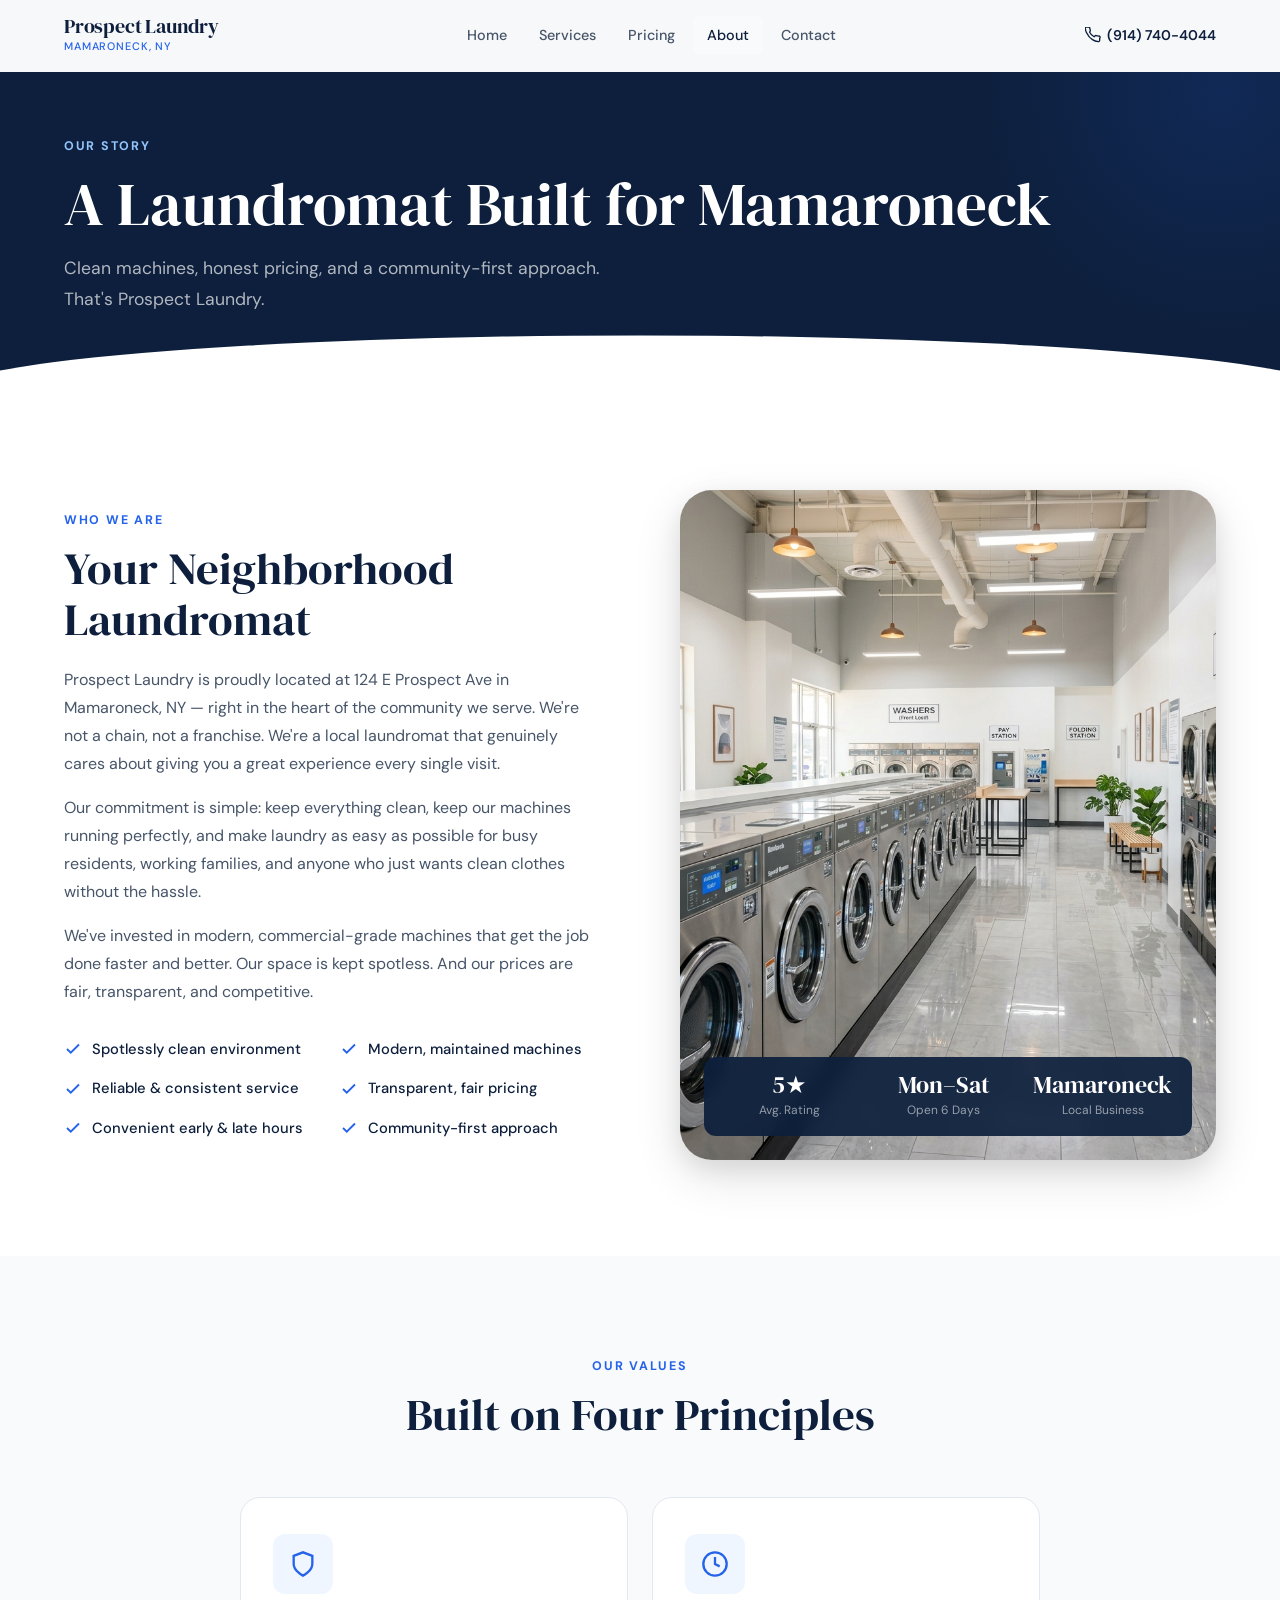
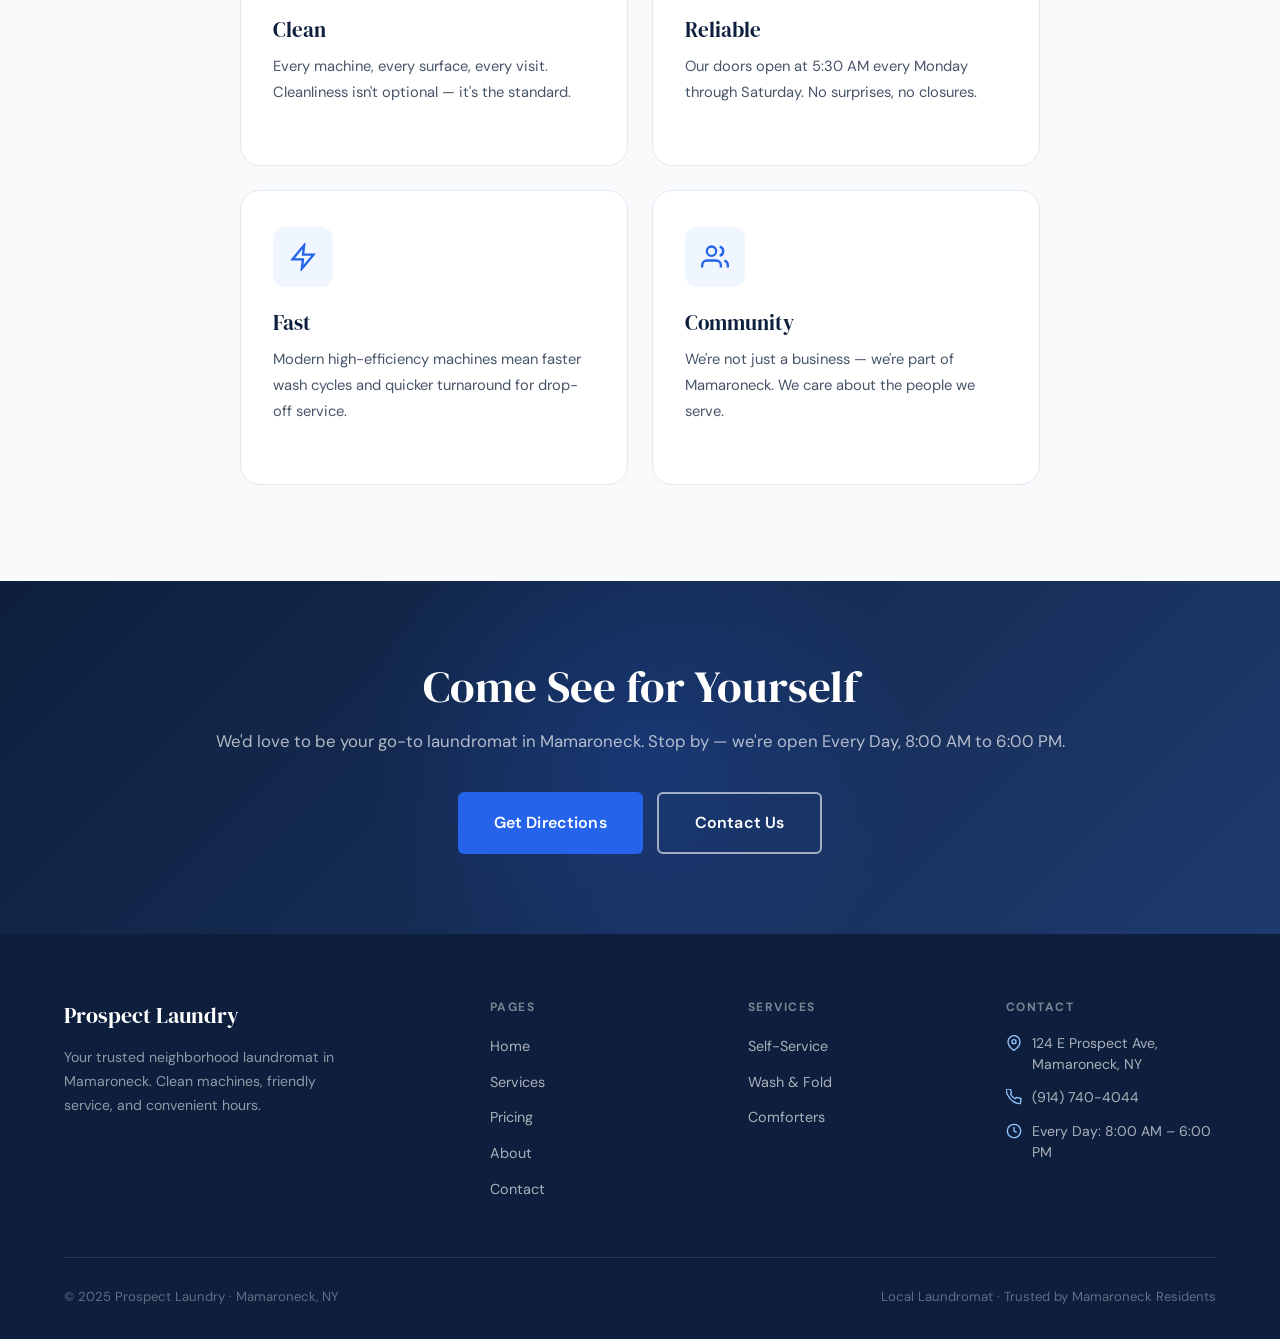
==== commit bb2b640a: "Update operating hours to 8:00 AM – 6:00 PM Daily project-wide" ====
--- a/about.html
+++ b/about.html
@@ -151,7 +151,7 @@
 <section class="cta-banner">
   <div class="container" style="position:relative;z-index:2;">
     <h2>Come See for Yourself</h2>
-    <p>We'd love to be your go-to laundromat in Mamaroneck. Stop by — we're open Mon–Sat, 5:30 AM to 10 PM.</p>
+    <p>We'd love to be your go-to laundromat in Mamaroneck. Stop by — we're open Every Day, 8:00 AM to 6:00 PM.</p>
     <div class="cta-banner-actions">
       <a href="https://maps.google.com/?q=124+E+Prospect+Ave+Mamaroneck+NY" target="_blank" rel="noopener" class="btn btn-primary btn-lg">Get Directions</a>
       <a href="contact.html" class="btn btn-secondary btn-lg">Contact Us</a>
@@ -192,7 +192,7 @@
           <a href="https://maps.google.com/?q=124+E+Prospect+Ave+Mamaroneck+NY" target="_blank" rel="noopener">124 E Prospect Ave, Mamaroneck, NY</a>
         </div>
         <div class="footer-contact-item"><svg viewBox="0 0 24 24" fill="none" stroke="currentColor" stroke-width="2"><path d="M22 16.92v3a2 2 0 01-2.18 2 19.79 19.79 0 01-8.63-3.07A19.5 19.5 0 013.07 9.81 19.79 19.79 0 01.22 1.18 2 2 0 012.18 0h3a2 2 0 012 1.72c.127.96.361 1.903.7 2.81a2 2 0 01-.45 2.11L6.91 7.91a16 16 0 006.72 6.72l1.28-1.27a2 2 0 012.11-.45c.907.339 1.85.573 2.81.7A2 2 0 0122 16.92z"/></svg><a href="tel:+19147404044">(914) 740-4044</a></div>
-        <div class="footer-contact-item"><svg viewBox="0 0 24 24" fill="none" stroke="currentColor" stroke-width="2"><circle cx="12" cy="12" r="10"/><polyline points="12 6 12 12 16 14"/></svg>Mon–Fri: 7AM–8PM<br>Sat: 6:30AM–8PM<br>Sun: 6:30AM–7PM</div>
+        <div class="footer-contact-item"><svg viewBox="0 0 24 24" fill="none" stroke="currentColor" stroke-width="2"><circle cx="12" cy="12" r="10"/><polyline points="12 6 12 12 16 14"/></svg>Every Day: 8:00 AM – 6:00 PM</div>
       </div>
     </div>
     <div class="footer-bottom">
--- a/css/styles.css
+++ b/css/styles.css
@@ -368,10 +368,10 @@
 /* ---------- HERO (shared base) ---------- */
 .hero {
   position: relative;
-  height: 100vh;
-  height: 100svh;
-  display: flex;
-  flex-direction: column;
+  min-height: calc(100vh - var(--nav-height)); /* Ensures it fills screen but accounts for nav */
+  padding: 80px 0; /* Ensures content doesn't touch top/bottom on small heights */
+  display: flex;
+  align-items: center;
   justify-content: center;
   background: var(--navy);
   overflow: hidden;
@@ -396,7 +396,7 @@
   z-index: 2;
   max-width: var(--max-width);
   margin: 0 auto;
-  padding: 40px 24px;
+  padding: 24px 24px 0; /* Shifted space from badge to top padding for perfect balance */
   width: 100%;
   text-align: center;
 }
@@ -414,7 +414,7 @@
   text-transform: uppercase;
   padding: 6px 16px;
   border-radius: 100px;
-  margin-bottom: 28px;
+  margin-bottom: 24px; /* Perfectly matched with top padding for symmetry */
 }
 
 .hero h1 {
@@ -447,28 +447,29 @@
 }
 
 .hero-stats {
-  margin-top: 40px;
-  display: flex;
-  gap: 48px;
+  margin-top: 56px;
+  display: flex;
+  gap: 72px; /* Wider gap for professional feel */
   flex-wrap: wrap;
   justify-content: center;
-}
-
-.hero-stat-item { opacity: 0.85; }
+  margin-bottom: 24px; /* Lift text away from the white curve */
+}
+
+.hero-stat-item { text-align: center; }
 
 .hero-stat-num {
   display: block;
   font-family: var(--font-display);
-  font-size: 2rem;
+  font-size: 2.25rem; /* Larger impact as per second image */
   color: var(--white);
   line-height: 1;
 }
 
 .hero-stat-label {
   display: block;
-  font-size: 0.82rem;
-  color: rgba(255,255,255,0.55);
-  margin-top: 4px;
+  font-size: 0.85rem;
+  color: rgba(255,255,255,0.6);
+  margin-top: 8px;
   font-weight: 500;
 }
 
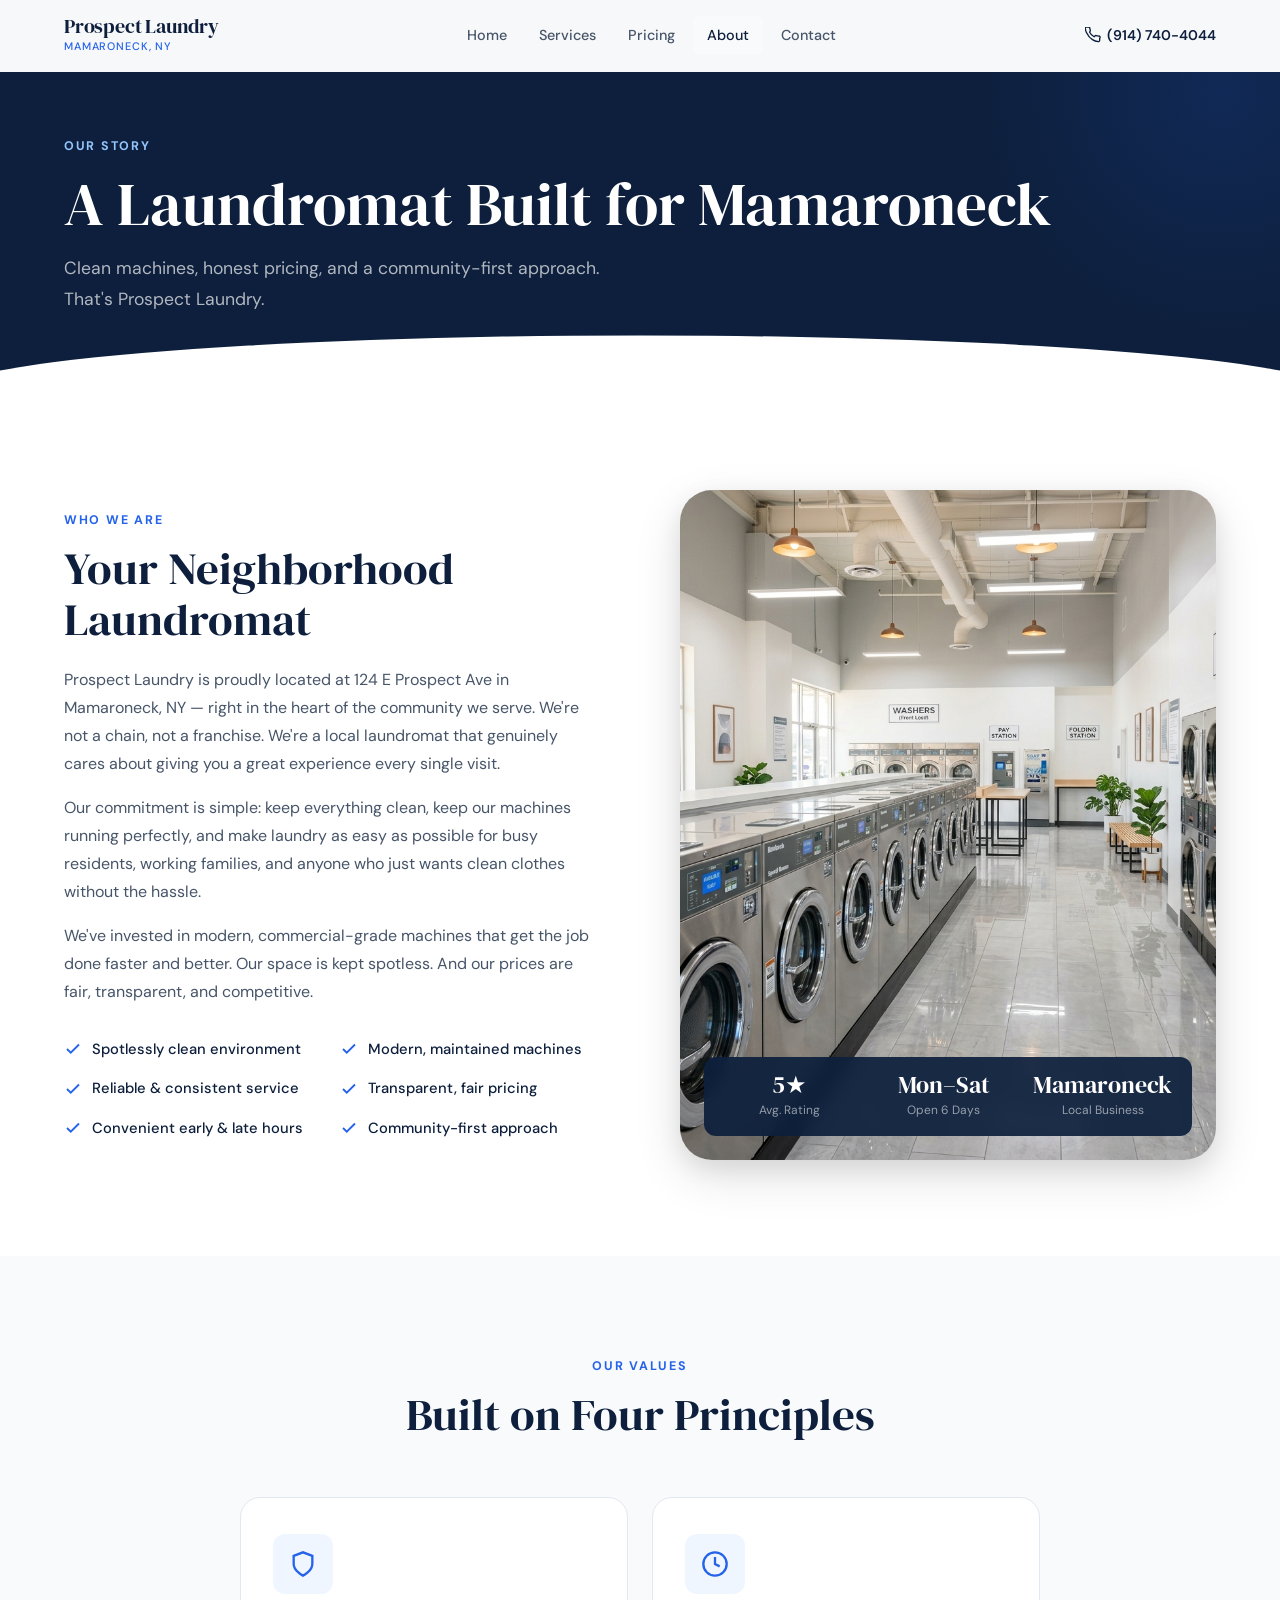
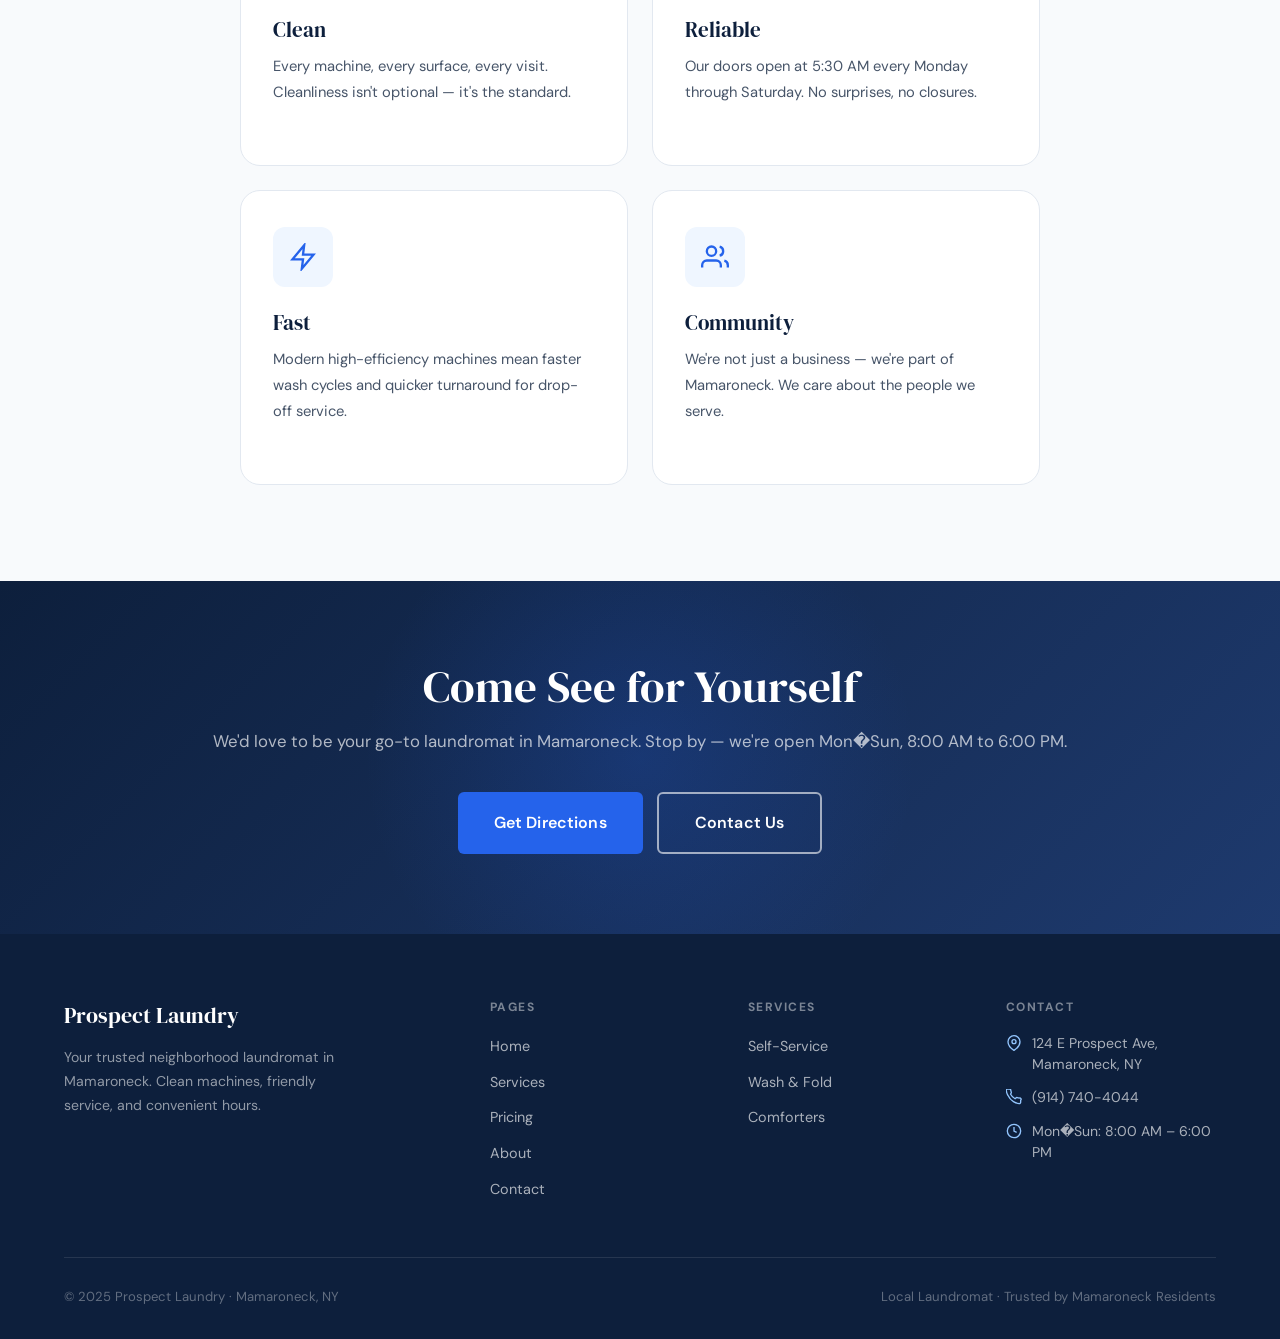
==== commit 3e5cc322: "Replace 'Every Day' with 'Mon–Sun' in operating hours project-wide" ====
--- a/about.html
+++ b/about.html
@@ -151,7 +151,7 @@
 <section class="cta-banner">
   <div class="container" style="position:relative;z-index:2;">
     <h2>Come See for Yourself</h2>
-    <p>We'd love to be your go-to laundromat in Mamaroneck. Stop by — we're open Every Day, 8:00 AM to 6:00 PM.</p>
+    <p>We'd love to be your go-to laundromat in Mamaroneck. Stop by — we're open Mon�Sun, 8:00 AM to 6:00 PM.</p>
     <div class="cta-banner-actions">
       <a href="https://maps.google.com/?q=124+E+Prospect+Ave+Mamaroneck+NY" target="_blank" rel="noopener" class="btn btn-primary btn-lg">Get Directions</a>
       <a href="contact.html" class="btn btn-secondary btn-lg">Contact Us</a>
@@ -192,7 +192,7 @@
           <a href="https://maps.google.com/?q=124+E+Prospect+Ave+Mamaroneck+NY" target="_blank" rel="noopener">124 E Prospect Ave, Mamaroneck, NY</a>
         </div>
         <div class="footer-contact-item"><svg viewBox="0 0 24 24" fill="none" stroke="currentColor" stroke-width="2"><path d="M22 16.92v3a2 2 0 01-2.18 2 19.79 19.79 0 01-8.63-3.07A19.5 19.5 0 013.07 9.81 19.79 19.79 0 01.22 1.18 2 2 0 012.18 0h3a2 2 0 012 1.72c.127.96.361 1.903.7 2.81a2 2 0 01-.45 2.11L6.91 7.91a16 16 0 006.72 6.72l1.28-1.27a2 2 0 012.11-.45c.907.339 1.85.573 2.81.7A2 2 0 0122 16.92z"/></svg><a href="tel:+19147404044">(914) 740-4044</a></div>
-        <div class="footer-contact-item"><svg viewBox="0 0 24 24" fill="none" stroke="currentColor" stroke-width="2"><circle cx="12" cy="12" r="10"/><polyline points="12 6 12 12 16 14"/></svg>Every Day: 8:00 AM – 6:00 PM</div>
+        <div class="footer-contact-item"><svg viewBox="0 0 24 24" fill="none" stroke="currentColor" stroke-width="2"><circle cx="12" cy="12" r="10"/><polyline points="12 6 12 12 16 14"/></svg>Mon�Sun: 8:00 AM – 6:00 PM</div>
       </div>
     </div>
     <div class="footer-bottom">
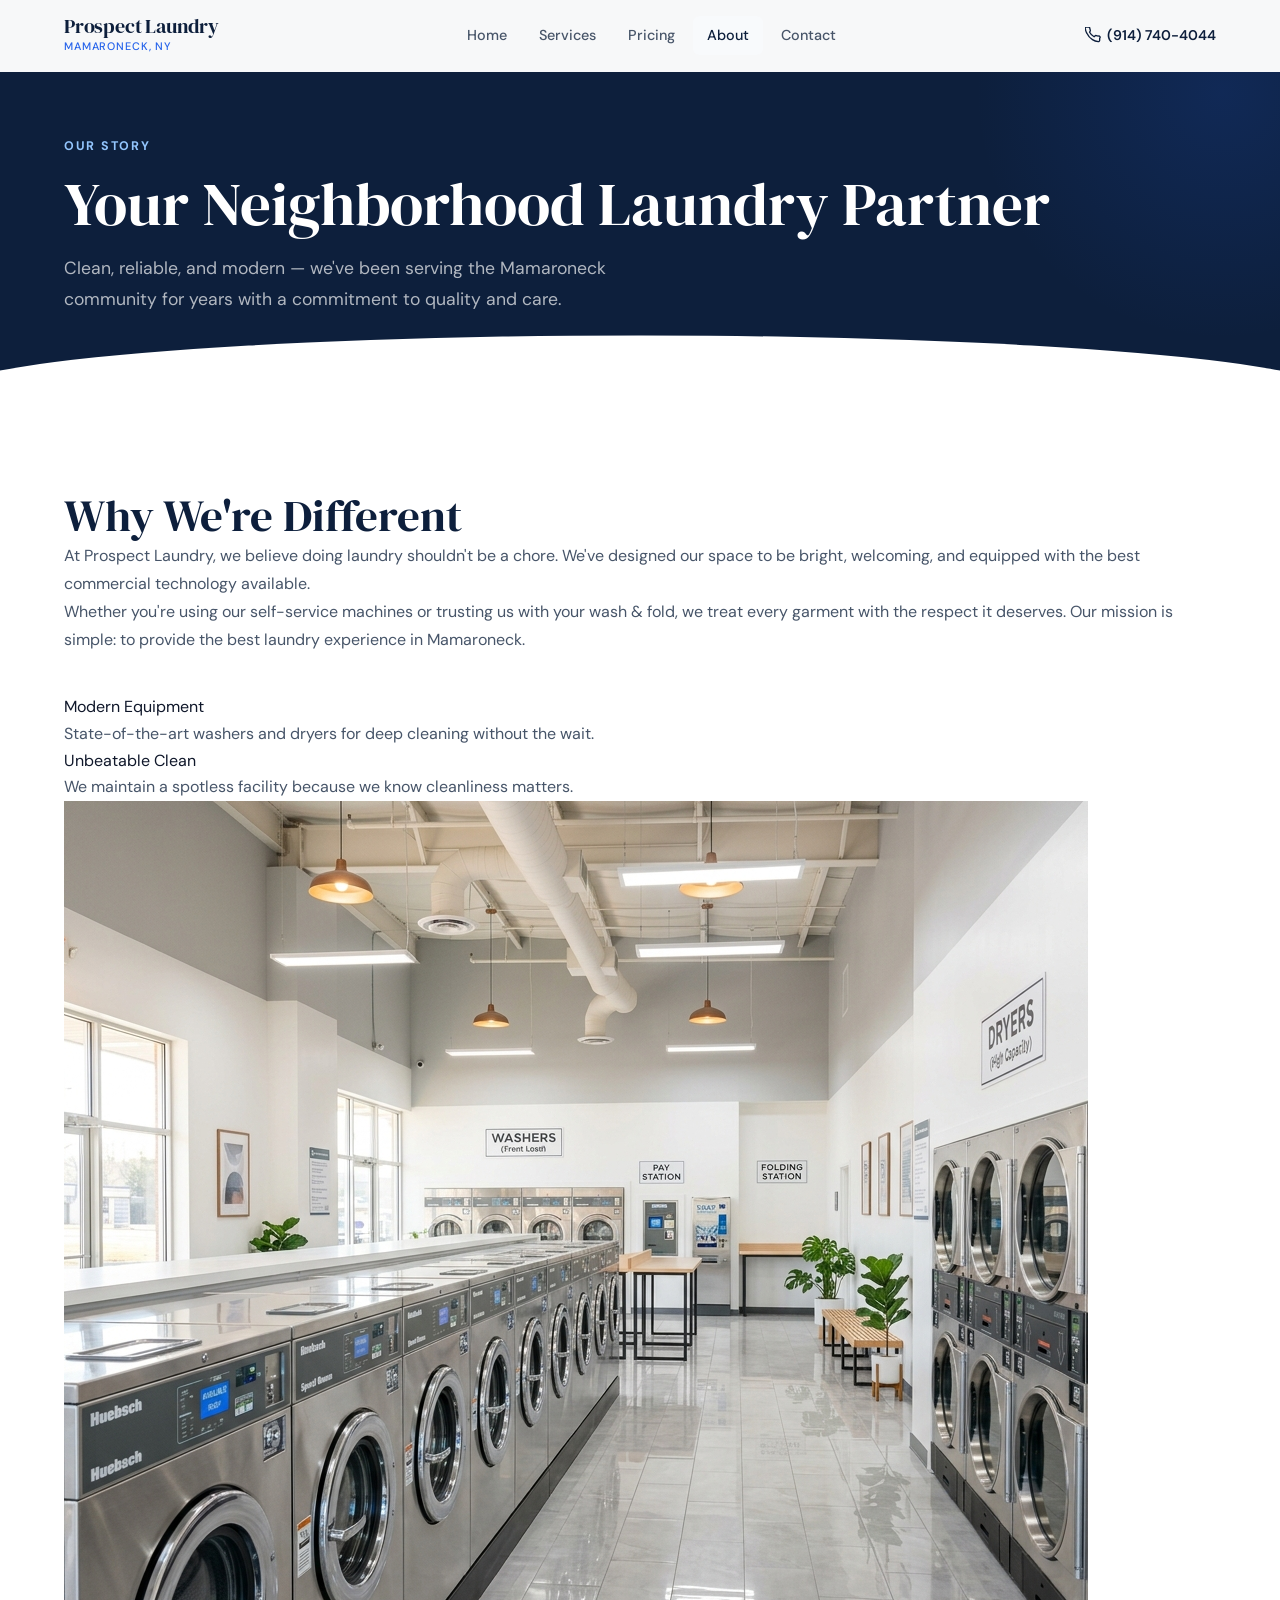
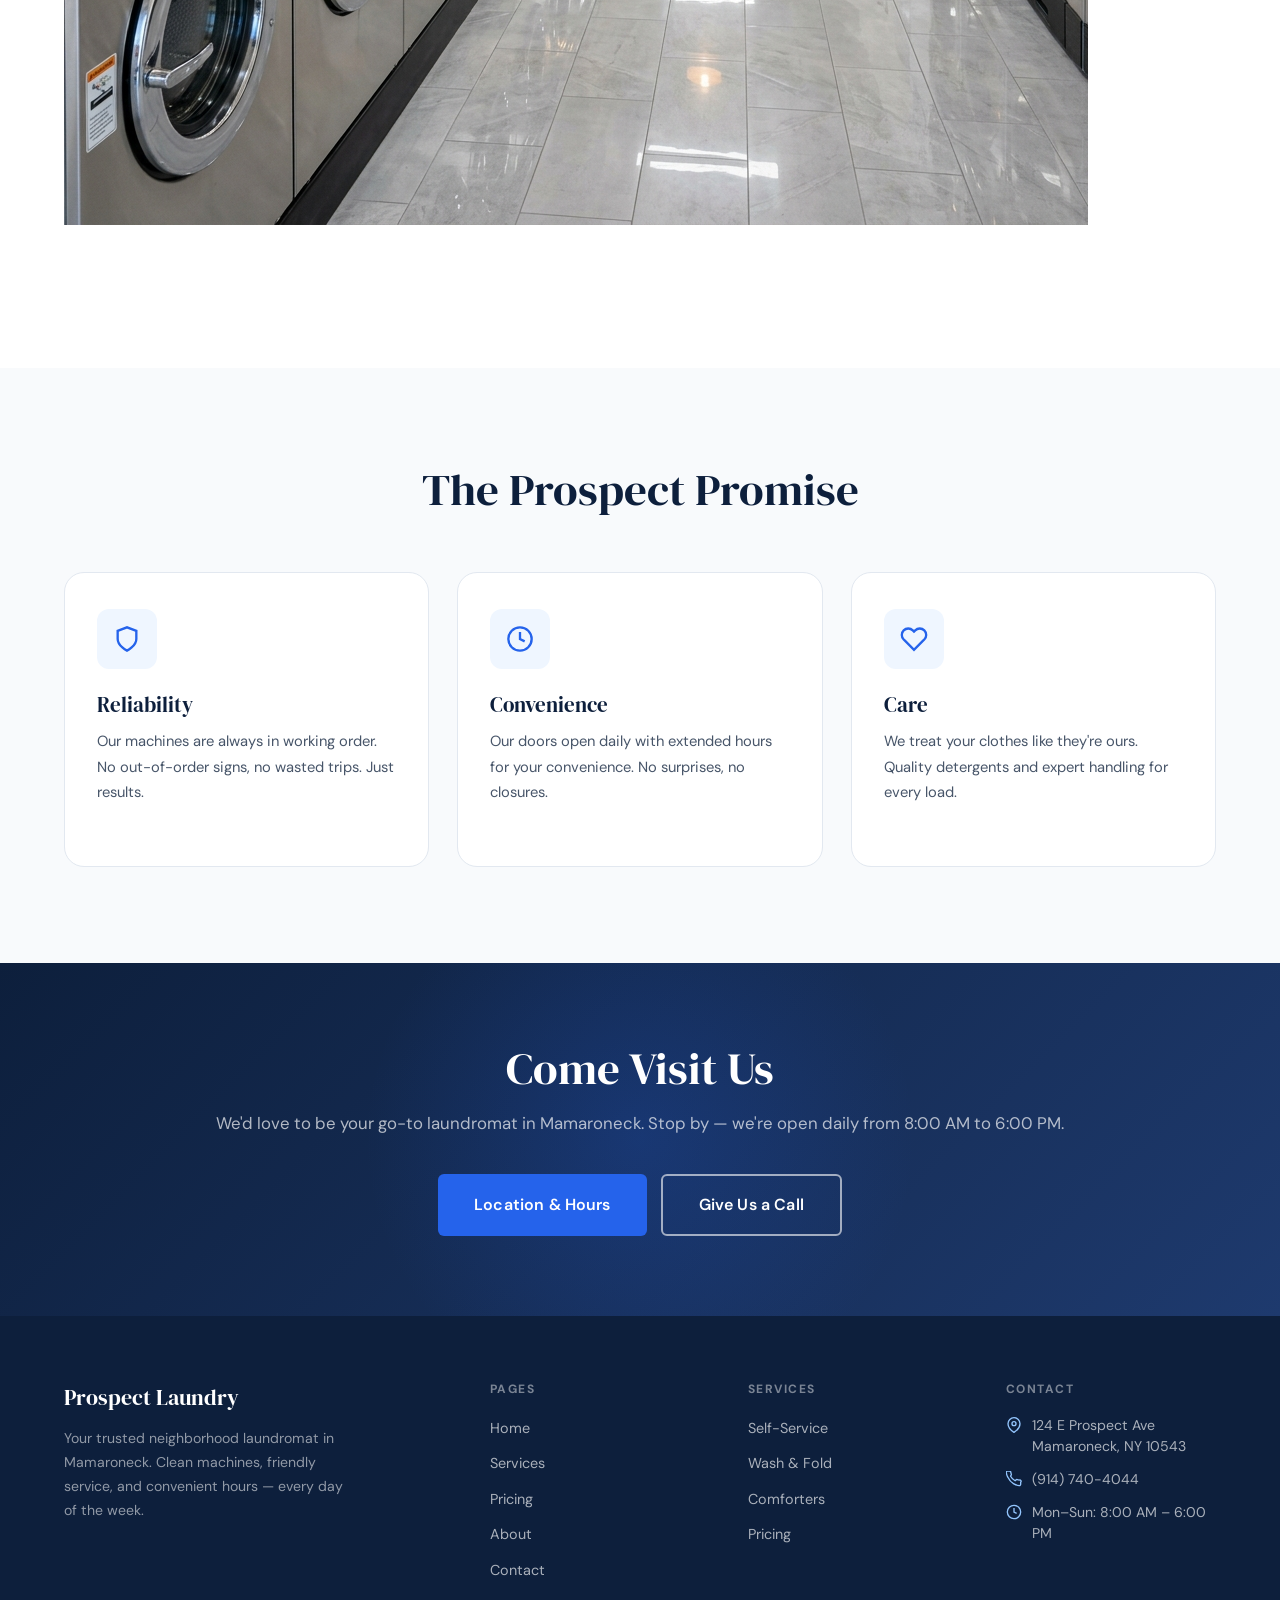
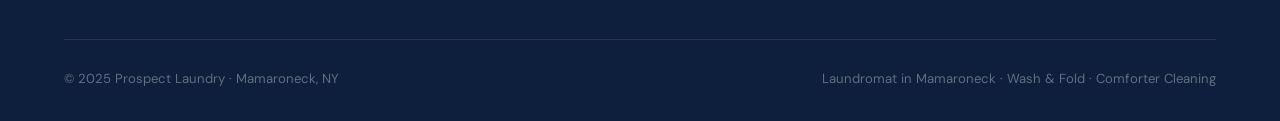
==== commit 0186469c: "Update hours to 8AM-6PM across all pages and standardize footers" ====
--- a/about.html
+++ b/about.html
@@ -3,8 +3,8 @@
 <head>
   <meta charset="UTF-8">
   <meta name="viewport" content="width=device-width, initial-scale=1.0">
-  <title>About Us | Prospect Laundry – Mamaroneck, NY</title>
-  <meta name="description" content="Learn about Prospect Laundry, your trusted neighborhood laundromat in Mamaroneck, NY. Reliable, clean, and community-focused since day one.">
+  <title>About Us | Prospect Laundry – The Best Laundromat in Mamaroneck</title>
+  <meta name="description" content="Learn about Prospect Laundry in Mamaroneck, NY. Family-owned, community-focused, and committed to providing the cleanest, most reliable laundry service in the area.">
   <link rel="stylesheet" href="css/styles.css">
   <link rel="icon" type="image/png" href="assets/images/favicon.png">
 </head>
@@ -44,62 +44,37 @@
 <section class="page-hero">
   <div class="container page-hero-content">
     <span class="section-label" style="color:#93C5FD;">Our Story</span>
-    <h1>A Laundromat Built for Mamaroneck</h1>
-    <p>Clean machines, honest pricing, and a community-first approach. That's Prospect Laundry.</p>
+    <h1>Your Neighborhood Laundry Partner</h1>
+    <p>Clean, reliable, and modern — we've been serving the Mamaroneck community for years with a commitment to quality and care.</p>
   </div>
 </section>
 
-<!-- ABOUT STORY -->
+<!-- ABOUT CONTENT -->
 <section style="padding: var(--section-pad) 0;">
   <div class="container">
-    <div class="about-story">
-      <div class="about-story-text fade-up">
-        <span class="section-label">Who We Are</span>
-        <h2 class="section-title">Your Neighborhood<br>Laundromat</h2>
-        <p>Prospect Laundry is proudly located at 124 E Prospect Ave in Mamaroneck, NY — right in the heart of the community we serve. We're not a chain, not a franchise. We're a local laundromat that genuinely cares about giving you a great experience every single visit.</p>
-        <p>Our commitment is simple: keep everything clean, keep our machines running perfectly, and make laundry as easy as possible for busy residents, working families, and anyone who just wants clean clothes without the hassle.</p>
-        <p>We've invested in modern, commercial-grade machines that get the job done faster and better. Our space is kept spotless. And our prices are fair, transparent, and competitive.</p>
-        <div class="about-values">
-          <div class="about-value-item">
-            <svg viewBox="0 0 24 24" fill="none" stroke="currentColor" stroke-width="2.5"><polyline points="20 6 9 17 4 12"/></svg>
-            Spotlessly clean environment
+    <div class="about-grid">
+      <div class="about-text fade-up">
+        <h2 class="section-title">Why We're Different</h2>
+        <p>At Prospect Laundry, we believe doing laundry shouldn't be a chore. We've designed our space to be bright, welcoming, and equipped with the best commercial technology available.</p>
+        <p>Whether you're using our self-service machines or trusting us with your wash &amp; fold, we treat every garment with the respect it deserves. Our mission is simple: to provide the best laundry experience in Mamaroneck.</p>
+        
+        <div class="about-stats-grid" style="margin-top:40px;">
+          <div class="about-stat-item">
+            <span class="about-stat-title">Modern Equipment</span>
+            <p>State-of-the-art washers and dryers for deep cleaning without the wait.</p>
           </div>
-          <div class="about-value-item">
-            <svg viewBox="0 0 24 24" fill="none" stroke="currentColor" stroke-width="2.5"><polyline points="20 6 9 17 4 12"/></svg>
-            Modern, maintained machines
-          </div>
-          <div class="about-value-item">
-            <svg viewBox="0 0 24 24" fill="none" stroke="currentColor" stroke-width="2.5"><polyline points="20 6 9 17 4 12"/></svg>
-            Reliable &amp; consistent service
-          </div>
-          <div class="about-value-item">
-            <svg viewBox="0 0 24 24" fill="none" stroke="currentColor" stroke-width="2.5"><polyline points="20 6 9 17 4 12"/></svg>
-            Transparent, fair pricing
-          </div>
-          <div class="about-value-item">
-            <svg viewBox="0 0 24 24" fill="none" stroke="currentColor" stroke-width="2.5"><polyline points="20 6 9 17 4 12"/></svg>
-            Convenient early &amp; late hours
-          </div>
-          <div class="about-value-item">
-            <svg viewBox="0 0 24 24" fill="none" stroke="currentColor" stroke-width="2.5"><polyline points="20 6 9 17 4 12"/></svg>
-            Community-first approach
+          <div class="about-stat-item">
+            <span class="about-stat-title">Unbeatable Clean</span>
+            <p>We maintain a spotless facility because we know cleanliness matters.</p>
           </div>
         </div>
       </div>
-      <div class="about-img fade-up fade-up-delay-1">
-        <img src="assets/images/hero.png" alt="Clean, modern washing machines inside Prospect Laundry in Mamaroneck, NY" loading="lazy" width="800" height="533" decoding="async">
-        <div class="about-img-badge">
+      <div class="about-image-side fade-up fade-up-delay-1">
+        <div class="about-image-wrap">
+          <img src="assets/images/hero.png" alt="Inside Prospect Laundry in Mamaroneck" loading="lazy">
           <div class="about-img-stat">
-            <span class="about-img-stat-num">5★</span>
-            <span class="about-img-stat-label">Avg. Rating</span>
-          </div>
-          <div class="about-img-stat">
-            <span class="about-img-stat-num">Mon–Sat</span>
-            <span class="about-img-stat-label">Open 6 Days</span>
-          </div>
-          <div class="about-img-stat">
-            <span class="about-img-stat-num">Mamaroneck</span>
-            <span class="about-img-stat-label">Local Business</span>
+            <span class="about-img-stat-num">Daily</span>
+            <span class="about-img-stat-label">Extended Hours</span>
           </div>
         </div>
       </div>
@@ -107,41 +82,33 @@
   </div>
 </section>
 
-<!-- VALUES GRID -->
+<!-- VALUES -->
 <section style="background: var(--gray-50); padding: var(--section-pad) 0;">
   <div class="container">
     <div class="text-center fade-up" style="margin-bottom: 56px;">
-      <span class="section-label">Our Values</span>
-      <h2 class="section-title">Built on Four Principles</h2>
+      <h2 class="section-title">The Prospect Promise</h2>
     </div>
-    <div style="display: grid; grid-template-columns: repeat(2, 1fr); gap: 24px; max-width: 800px; margin: 0 auto;">
+    <div class="services-grid">
       <div class="service-card fade-up">
-        <div class="service-icon">
+        <div class="service-icon" style="background: var(--blue-pale); color: var(--blue);">
           <svg viewBox="0 0 24 24" fill="none" stroke="currentColor" stroke-width="2"><path d="M12 22s8-4 8-10V5l-8-3-8 3v7c0 6 8 10 8 10z"/></svg>
         </div>
-        <h3>Clean</h3>
-        <p>Every machine, every surface, every visit. Cleanliness isn't optional — it's the standard.</p>
+        <h3>Reliability</h3>
+        <p>Our machines are always in working order. No out-of-order signs, no wasted trips. Just results.</p>
       </div>
       <div class="service-card fade-up fade-up-delay-1">
-        <div class="service-icon">
-          <svg viewBox="0 0 24 24" fill="none" stroke="currentColor" stroke-width="2"><circle cx="12" cy="12" r="10"/><polyline points="12 6 12 12 16 14"/></svg>
+        <div class="service-icon" style="background: var(--blue-pale); color: var(--blue);">
+          <svg viewBox="0 0 24 24" fill="none" stroke="currentColor" stroke-width="2"><circle cx="12" cy="12" r="10"/><path d="M12 6v6l4 2"/></svg>
         </div>
-        <h3>Reliable</h3>
-        <p>Our doors open at 5:30 AM every Monday through Saturday. No surprises, no closures.</p>
+        <h3>Convenience</h3>
+        <p>Our doors open daily with extended hours for your convenience. No surprises, no closures.</p>
       </div>
       <div class="service-card fade-up fade-up-delay-2">
-        <div class="service-icon">
-          <svg viewBox="0 0 24 24" fill="none" stroke="currentColor" stroke-width="2"><path d="M13 2L3 14h9l-1 8 10-12h-9l1-8z"/></svg>
+        <div class="service-icon" style="background: var(--blue-pale); color: var(--blue);">
+          <svg viewBox="0 0 24 24" fill="none" stroke="currentColor" stroke-width="2"><path d="M20.84 4.61a5.5 5.5 0 00-7.78 0L12 5.67l-1.06-1.06a5.5 5.5 0 00-7.78 7.78l1.06 1.06L12 21.23l7.78-7.78 1.06-1.06a5.5 5.5 0 000-7.78z"/></svg>
         </div>
-        <h3>Fast</h3>
-        <p>Modern high-efficiency machines mean faster wash cycles and quicker turnaround for drop-off service.</p>
-      </div>
-      <div class="service-card fade-up fade-up-delay-3">
-        <div class="service-icon">
-          <svg viewBox="0 0 24 24" fill="none" stroke="currentColor" stroke-width="2"><path d="M17 21v-2a4 4 0 00-4-4H5a4 4 0 00-4 4v2"/><circle cx="9" cy="7" r="4"/><path d="M23 21v-2a4 4 0 00-3-3.87M16 3.13a4 4 0 010 7.75"/></svg>
-        </div>
-        <h3>Community</h3>
-        <p>We're not just a business — we're part of Mamaroneck. We care about the people we serve.</p>
+        <h3>Care</h3>
+        <p>We treat your clothes like they're ours. Quality detergents and expert handling for every load.</p>
       </div>
     </div>
   </div>
@@ -150,11 +117,11 @@
 <!-- CTA -->
 <section class="cta-banner">
   <div class="container" style="position:relative;z-index:2;">
-    <h2>Come See for Yourself</h2>
-    <p>We'd love to be your go-to laundromat in Mamaroneck. Stop by — we're open Mon�Sun, 8:00 AM to 6:00 PM.</p>
+    <h2>Come Visit Us</h2>
+    <p>We'd love to be your go-to laundromat in Mamaroneck. Stop by — we're open daily from 8:00 AM to 6:00 PM.</p>
     <div class="cta-banner-actions">
-      <a href="https://maps.google.com/?q=124+E+Prospect+Ave+Mamaroneck+NY" target="_blank" rel="noopener" class="btn btn-primary btn-lg">Get Directions</a>
-      <a href="contact.html" class="btn btn-secondary btn-lg">Contact Us</a>
+      <a href="contact.html" class="btn btn-primary btn-lg">Location &amp; Hours</a>
+      <a href="tel:+19147404044" class="btn btn-secondary btn-lg">Give Us a Call</a>
     </div>
   </div>
 </section>
@@ -167,13 +134,15 @@
     <div class="footer-grid">
       <div>
         <div class="footer-brand-name">Prospect Laundry</div>
-        <p class="footer-brand-desc">Your trusted neighborhood laundromat in Mamaroneck. Clean machines, friendly service, and convenient hours.</p>
+        <p class="footer-brand-desc">Your trusted neighborhood laundromat in Mamaroneck. Clean machines, friendly service, and convenient hours — every day of the week.</p>
       </div>
       <div>
         <div class="footer-col-title">Pages</div>
         <ul class="footer-links">
-          <li><a href="index.html">Home</a></li><li><a href="services.html">Services</a></li>
-          <li><a href="pricing.html">Pricing</a></li><li><a href="about.html">About</a></li>
+          <li><a href="index.html">Home</a></li>
+          <li><a href="services.html">Services</a></li>
+          <li><a href="pricing.html">Pricing</a></li>
+          <li><a href="about.html">About</a></li>
           <li><a href="contact.html">Contact</a></li>
         </ul>
       </div>
@@ -183,21 +152,30 @@
           <li><a href="services.html#self-service">Self-Service</a></li>
           <li><a href="services.html#wash-fold">Wash &amp; Fold</a></li>
           <li><a href="services.html#comforters">Comforters</a></li>
+          <li><a href="pricing.html">Pricing</a></li>
         </ul>
       </div>
       <div>
         <div class="footer-col-title">Contact</div>
         <div class="footer-contact-item">
           <svg viewBox="0 0 24 24" fill="none" stroke="currentColor" stroke-width="2"><path d="M21 10c0 7-9 13-9 13s-9-6-9-13a9 9 0 0118 0z"/><circle cx="12" cy="10" r="3"/></svg>
-          <a href="https://maps.google.com/?q=124+E+Prospect+Ave+Mamaroneck+NY" target="_blank" rel="noopener">124 E Prospect Ave, Mamaroneck, NY</a>
+          <a href="https://maps.google.com/?q=124+E+Prospect+Ave+Mamaroneck+NY" target="_blank" rel="noopener">
+            124 E Prospect Ave<br>Mamaroneck, NY 10543
+          </a>
         </div>
-        <div class="footer-contact-item"><svg viewBox="0 0 24 24" fill="none" stroke="currentColor" stroke-width="2"><path d="M22 16.92v3a2 2 0 01-2.18 2 19.79 19.79 0 01-8.63-3.07A19.5 19.5 0 013.07 9.81 19.79 19.79 0 01.22 1.18 2 2 0 012.18 0h3a2 2 0 012 1.72c.127.96.361 1.903.7 2.81a2 2 0 01-.45 2.11L6.91 7.91a16 16 0 006.72 6.72l1.28-1.27a2 2 0 012.11-.45c.907.339 1.85.573 2.81.7A2 2 0 0122 16.92z"/></svg><a href="tel:+19147404044">(914) 740-4044</a></div>
-        <div class="footer-contact-item"><svg viewBox="0 0 24 24" fill="none" stroke="currentColor" stroke-width="2"><circle cx="12" cy="12" r="10"/><polyline points="12 6 12 12 16 14"/></svg>Mon�Sun: 8:00 AM – 6:00 PM</div>
+        <div class="footer-contact-item">
+          <svg viewBox="0 0 24 24" fill="none" stroke="currentColor" stroke-width="2"><path d="M22 16.92v3a2 2 0 01-2.18 2 19.79 19.79 0 01-8.63-3.07A19.5 19.5 0 013.07 9.81 19.79 19.79 0 01.22 1.18 2 2 0 012.18 0h3a2 2 0 012 1.72c.127.96.361 1.903.7 2.81a2 2 0 01-.45 2.11L6.91 7.91a16 16 0 006.72 6.72l1.28-1.27a2 2 0 012.11-.45c.907.339 1.85.573 2.81.7A2 2 0 0122 16.92z"/></svg>
+          <a href="tel:+19147404044">(914) 740-4044</a>
+        </div>
+        <div class="footer-contact-item">
+          <svg viewBox="0 0 24 24" fill="none" stroke="currentColor" stroke-width="2"><circle cx="12" cy="12" r="10"/><polyline points="12 6 12 12 16 14"/></svg>
+          Mon–Sun: 8:00 AM – 6:00 PM
+        </div>
       </div>
     </div>
     <div class="footer-bottom">
       <span>© 2025 Prospect Laundry · Mamaroneck, NY</span>
-      <span>Local Laundromat · Trusted by Mamaroneck Residents</span>
+      <span>Laundromat in Mamaroneck · Wash &amp; Fold · Comforter Cleaning</span>
     </div>
   </div>
 </footer>
